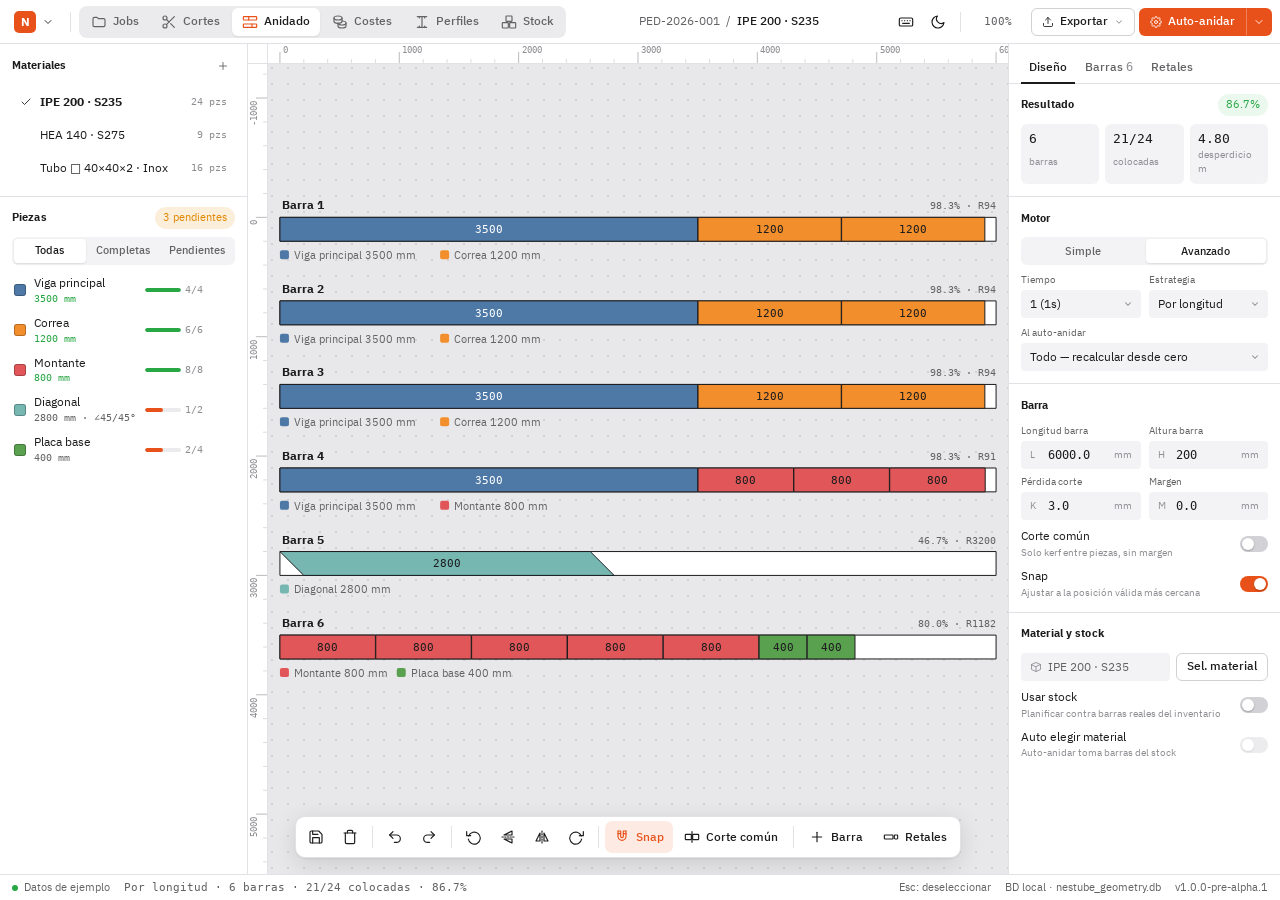
==== nestube/web/index.html @ 731fd831 "Web UI mockup (WIP): Figma-style shell and Nesting view HTML/CSS/JS mockup of a new interface intend" ====
<!doctype html>
<html lang="es">
<head>
<meta charset="utf-8">
<meta name="viewport" content="width=device-width, initial-scale=1, viewport-fit=cover">
<title>NesTube</title>
<link rel="stylesheet" href="css/app.css">
</head>
<body data-view="nesting">
<svg xmlns="http://www.w3.org/2000/svg" style="display:none">
  <symbol id="i-menu" viewBox="0 0 24 24"><line x1="4" y1="7" x2="20" y2="7"/><line x1="4" y1="12" x2="20" y2="12"/><line x1="4" y1="17" x2="20" y2="17"/></symbol>
  <symbol id="i-check" viewBox="0 0 24 24"><polyline points="20 6 9 17 4 12"/></symbol>
  <symbol id="i-chevron-right" viewBox="0 0 24 24"><polyline points="9 18 15 12 9 6"/></symbol>
  <symbol id="i-chevron-down" viewBox="0 0 24 24"><polyline points="6 9 12 15 18 9"/></symbol>
  <symbol id="i-arrow-up" viewBox="0 0 24 24"><line x1="12" y1="19" x2="12" y2="5"/><polyline points="5 12 12 5 19 12"/></symbol>
  <symbol id="i-arrow-down" viewBox="0 0 24 24"><line x1="12" y1="5" x2="12" y2="19"/><polyline points="19 12 12 19 5 12"/></symbol>
  <symbol id="i-sun" viewBox="0 0 24 24"><circle cx="12" cy="12" r="4"/><path d="M12 2v2M12 20v2M4.9 4.9l1.4 1.4M17.7 17.7l1.4 1.4M2 12h2M20 12h2M4.9 19.1l1.4-1.4M17.7 6.3l1.4-1.4"/></symbol>
  <symbol id="i-moon" viewBox="0 0 24 24"><path d="M21 12.8A9 9 0 1 1 11.2 3a7 7 0 0 0 9.8 9.8z"/></symbol>
  <symbol id="i-save" viewBox="0 0 24 24"><path d="M19 21H5a2 2 0 0 1-2-2V5a2 2 0 0 1 2-2h11l5 5v11a2 2 0 0 1-2 2z"/><polyline points="17 21 17 13 7 13 7 21"/><polyline points="7 3 7 8 15 8"/></symbol>
  <symbol id="i-trash" viewBox="0 0 24 24"><polyline points="3 6 5 6 21 6"/><path d="M19 6v14a2 2 0 0 1-2 2H7a2 2 0 0 1-2-2V6m3 0V4a2 2 0 0 1 2-2h4a2 2 0 0 1 2 2v2"/></symbol>
  <symbol id="i-export" viewBox="0 0 24 24"><path d="M21 15v4a2 2 0 0 1-2 2H5a2 2 0 0 1-2-2v-4"/><polyline points="17 8 12 3 7 8"/><line x1="12" y1="3" x2="12" y2="15"/></symbol>
  <symbol id="i-import" viewBox="0 0 24 24"><path d="M21 15v4a2 2 0 0 1-2 2H5a2 2 0 0 1-2-2v-4"/><polyline points="7 10 12 15 17 10"/><line x1="12" y1="15" x2="12" y2="3"/></symbol>
  <symbol id="i-rotate-ccw" viewBox="0 0 24 24"><polyline points="1 4 1 10 7 10"/><path d="M3.51 15a9 9 0 1 0 .49-4.51"/></symbol>
  <symbol id="i-rotate-cw" viewBox="0 0 24 24"><polyline points="23 4 23 10 17 10"/><path d="M20.49 15a9 9 0 1 1-.49-4.51"/></symbol>
  <symbol id="i-flip-h" viewBox="0 0 24 24"><line x1="12" y1="3" x2="12" y2="21" stroke-dasharray="2 2"/><path d="M9 6 3 18h6z"/><path d="M15 6l6 12h-6z"/></symbol>
  <symbol id="i-flip-v" viewBox="0 0 24 24"><line x1="3" y1="12" x2="21" y2="12" stroke-dasharray="2 2"/><path d="M6 9 18 3v6z"/><path d="M6 15l12 6v-6z"/></symbol>
  <symbol id="i-plus" viewBox="0 0 24 24"><line x1="12" y1="5" x2="12" y2="19"/><line x1="5" y1="12" x2="19" y2="12"/></symbol>
  <symbol id="i-minus" viewBox="0 0 24 24"><line x1="5" y1="12" x2="19" y2="12"/></symbol>
  <symbol id="i-undo" viewBox="0 0 24 24"><path d="M9 14 4 9l5-5"/><path d="M4 9h10.5a5.5 5.5 0 0 1 0 11H11"/></symbol>
  <symbol id="i-redo" viewBox="0 0 24 24"><path d="m15 14 5-5-5-5"/><path d="M20 9H9.5a5.5 5.5 0 0 0 0 11H13"/></symbol>
  <symbol id="i-remnant" viewBox="0 0 24 24"><rect x="2" y="9" width="13" height="6" rx="1"/><rect x="17" y="9" width="5" height="6" rx="1" stroke-dasharray="2 1.5"/></symbol>
  <symbol id="i-gear" viewBox="0 0 24 24"><circle cx="12" cy="12" r="3"/><path d="M19.4 15a1.65 1.65 0 0 0 .33 1.82l.06.06a2 2 0 0 1-2.83 2.83l-.06-.06a1.65 1.65 0 0 0-1.82-.33 1.65 1.65 0 0 0-1 1.51V21a2 2 0 0 1-4 0v-.09A1.65 1.65 0 0 0 9 19.4a1.65 1.65 0 0 0-1.82.33l-.06.06a2 2 0 0 1-2.83-2.83l.06-.06A1.65 1.65 0 0 0 4.68 15a1.65 1.65 0 0 0-1.51-1H3a2 2 0 0 1 0-4h.09A1.65 1.65 0 0 0 4.6 9a1.65 1.65 0 0 0-.33-1.82l-.06-.06a2 2 0 0 1 2.83-2.83l.06.06A1.65 1.65 0 0 0 9 4.68a1.65 1.65 0 0 0 1-1.51V3a2 2 0 0 1 4 0v.09a1.65 1.65 0 0 0 1 1.51 1.65 1.65 0 0 0 1.82-.33l.06-.06a2 2 0 0 1 2.83 2.83l-.06.06A1.65 1.65 0 0 0 19.4 9a1.65 1.65 0 0 0 1.51 1H21a2 2 0 0 1 0 4h-.09a1.65 1.65 0 0 0-1.51 1z"/></symbol>
  <symbol id="i-play" viewBox="0 0 24 24"><path d="M7 4.5v15l12-7.5z"/></symbol>
  <symbol id="i-stop" viewBox="0 0 24 24"><rect x="6" y="6" width="12" height="12" rx="1.5"/></symbol>
  <symbol id="i-search" viewBox="0 0 24 24"><circle cx="11" cy="11" r="7"/><line x1="21" y1="21" x2="16.65" y2="16.65"/></symbol>
  <symbol id="i-x" viewBox="0 0 24 24"><line x1="18" y1="6" x2="6" y2="18"/><line x1="6" y1="6" x2="18" y2="18"/></symbol>
  <symbol id="i-more" viewBox="0 0 24 24"><circle cx="5" cy="12" r="1"/><circle cx="12" cy="12" r="1"/><circle cx="19" cy="12" r="1"/></symbol>
  <symbol id="i-folder" viewBox="0 0 24 24"><path d="M3 7a2 2 0 0 1 2-2h4l2 2h8a2 2 0 0 1 2 2v8a2 2 0 0 1-2 2H5a2 2 0 0 1-2-2z"/></symbol>
  <symbol id="i-scissors" viewBox="0 0 24 24"><circle cx="6" cy="6" r="3"/><circle cx="6" cy="18" r="3"/><line x1="20" y1="4" x2="8.12" y2="15.88"/><line x1="14.47" y1="14.48" x2="20" y2="20"/><line x1="8.12" y1="8.12" x2="12" y2="12"/></symbol>
  <symbol id="i-nest" viewBox="0 0 24 24"><rect x="2" y="4" width="20" height="5" rx="1"/><rect x="2" y="15" width="20" height="5" rx="1"/><line x1="10" y1="4" x2="10" y2="9"/><line x1="15" y1="15" x2="15" y2="20"/></symbol>
  <symbol id="i-coins" viewBox="0 0 24 24"><ellipse cx="9" cy="6" rx="6" ry="3"/><path d="M3 6v5c0 1.66 2.69 3 6 3s6-1.34 6-3V6"/><path d="M15 10.5c3.31 0 6 1.34 6 3s-2.69 3-6 3-6-1.34-6-3"/><path d="M9 14v4c0 1.66 2.69 3 6 3s6-1.34 6-3v-4.5"/></symbol>
  <symbol id="i-beam" viewBox="0 0 24 24"><path d="M5 4h14M5 20h14M12 4v16"/><path d="M8 4v2M16 4v2M8 20v-2M16 20v-2"/></symbol>
  <symbol id="i-boxes" viewBox="0 0 24 24"><rect x="2" y="13" width="9" height="8" rx="1"/><rect x="13" y="13" width="9" height="8" rx="1"/><rect x="7.5" y="3" width="9" height="8" rx="1"/></symbol>
  <symbol id="i-keyboard" viewBox="0 0 24 24"><rect x="2" y="6" width="20" height="12" rx="2"/><path d="M6 10h.01M10 10h.01M14 10h.01M18 10h.01M7 14h10"/></symbol>
  <symbol id="i-magnet" viewBox="0 0 24 24"><path d="M6 3v8a6 6 0 0 0 12 0V3"/><path d="M6 3h4v8a2 2 0 0 0 4 0V3h4"/><line x1="6" y1="7" x2="10" y2="7"/><line x1="14" y1="7" x2="18" y2="7"/></symbol>
  <symbol id="i-common" viewBox="0 0 24 24"><rect x="2" y="8" width="9" height="8" rx="1"/><rect x="13" y="8" width="9" height="8" rx="1"/><line x1="12" y1="4" x2="12" y2="20"/></symbol>
  <symbol id="i-pdf" viewBox="0 0 24 24"><path d="M14 2H6a2 2 0 0 0-2 2v16a2 2 0 0 0 2 2h12a2 2 0 0 0 2-2V8z"/><polyline points="14 2 14 8 20 8"/><path d="M8 15h1.5a1.5 1.5 0 0 0 0-3H8v5"/></symbol>
  <symbol id="i-dxf" viewBox="0 0 24 24"><rect x="3" y="3" width="18" height="18" rx="2"/><path d="M7 17 17 7M7 7h4M13 17h4"/></symbol>
  <symbol id="i-image" viewBox="0 0 24 24"><rect x="3" y="3" width="18" height="18" rx="2"/><circle cx="8.5" cy="8.5" r="1.5"/><polyline points="21 15 16 10 5 21"/></symbol>
  <symbol id="i-print" viewBox="0 0 24 24"><polyline points="6 9 6 2 18 2 18 9"/><path d="M6 18H4a2 2 0 0 1-2-2v-5a2 2 0 0 1 2-2h16a2 2 0 0 1 2 2v5a2 2 0 0 1-2 2h-2"/><rect x="6" y="14" width="12" height="8"/></symbol>
  <symbol id="i-excel" viewBox="0 0 24 24"><path d="M14 2H6a2 2 0 0 0-2 2v16a2 2 0 0 0 2 2h12a2 2 0 0 0 2-2V8z"/><polyline points="14 2 14 8 20 8"/><path d="m9 12 6 6M15 12l-6 6"/></symbol>
  <symbol id="i-doc" viewBox="0 0 24 24"><path d="M14 2H6a2 2 0 0 0-2 2v16a2 2 0 0 0 2 2h12a2 2 0 0 0 2-2V8z"/><polyline points="14 2 14 8 20 8"/><line x1="8" y1="13" x2="16" y2="13"/><line x1="8" y1="17" x2="13" y2="17"/></symbol>
  <symbol id="i-pencil" viewBox="0 0 24 24"><path d="M17 3a2.83 2.83 0 1 1 4 4L7.5 20.5 2 22l1.5-5.5z"/></symbol>
  <symbol id="i-layers" viewBox="0 0 24 24"><polygon points="12 2 2 7 12 12 22 7 12 2"/><polyline points="2 17 12 22 22 17"/><polyline points="2 12 12 17 22 12"/></symbol>
  <symbol id="i-copy" viewBox="0 0 24 24"><rect x="9" y="9" width="13" height="13" rx="2"/><path d="M5 15H4a2 2 0 0 1-2-2V4a2 2 0 0 1 2-2h9a2 2 0 0 1 2 2v1"/></symbol>
  <symbol id="i-fit" viewBox="0 0 24 24"><path d="M3 8V5a2 2 0 0 1 2-2h3M16 3h3a2 2 0 0 1 2 2v3M21 16v3a2 2 0 0 1-2 2h-3M8 21H5a2 2 0 0 1-2-2v-3"/></symbol>
  <symbol id="i-material" viewBox="0 0 24 24"><path d="M3 7l9-4 9 4-9 4z"/><path d="M3 7v10l9 4 9-4V7"/><line x1="12" y1="11" x2="12" y2="21"/></symbol>
  <symbol id="i-cursor" viewBox="0 0 24 24"><path d="M4 3l7 18 2.5-7.5L21 11z"/></symbol>
  <symbol id="i-hand" viewBox="0 0 24 24"><path d="M18 11V6a2 2 0 0 0-4 0v5M14 10V4a2 2 0 0 0-4 0v6M10 10.5V6a2 2 0 0 0-4 0v8"/><path d="M18 8a2 2 0 1 1 4 0v6a8 8 0 0 1-8 8h-2c-2.8 0-4.5-.86-5.99-2.34l-3.6-3.6a2 2 0 0 1 2.83-2.82L7 15"/></symbol>
  <symbol id="i-calc" viewBox="0 0 24 24"><rect x="4" y="2" width="16" height="20" rx="2"/><line x1="8" y1="6" x2="16" y2="6"/><path d="M8 11h.01M12 11h.01M16 11h.01M8 15h.01M12 15h.01M16 15h.01M8 19h.01M12 19h.01M16 19h.01"/></symbol>
  <symbol id="i-lock" viewBox="0 0 24 24"><rect x="4" y="11" width="16" height="10" rx="2"/><path d="M8 11V7a4 4 0 0 1 8 0v4"/></symbol>
  <symbol id="i-unlock" viewBox="0 0 24 24"><rect x="4" y="11" width="16" height="10" rx="2"/><path d="M8 11V7a4 4 0 0 1 7.9-1"/></symbol>
  <symbol id="i-grid" viewBox="0 0 24 24"><rect x="3" y="3" width="7" height="7" rx="1"/><rect x="14" y="3" width="7" height="7" rx="1"/><rect x="3" y="14" width="7" height="7" rx="1"/><rect x="14" y="14" width="7" height="7" rx="1"/></symbol>
  <symbol id="i-list" viewBox="0 0 24 24"><line x1="8" y1="6" x2="21" y2="6"/><line x1="8" y1="12" x2="21" y2="12"/><line x1="8" y1="18" x2="21" y2="18"/><path d="M3 6h.01M3 12h.01M3 18h.01"/></symbol>
  <symbol id="i-refresh" viewBox="0 0 24 24"><path d="M21 12a9 9 0 0 1-15.5 6.2L3 16"/><path d="M3 12a9 9 0 0 1 15.5-6.2L21 8"/><polyline points="21 3 21 8 16 8"/><polyline points="3 21 3 16 8 16"/></symbol>
  <symbol id="i-calendar" viewBox="0 0 24 24"><rect x="3" y="4" width="18" height="18" rx="2"/><line x1="16" y1="2" x2="16" y2="6"/><line x1="8" y1="2" x2="8" y2="6"/><line x1="3" y1="10" x2="21" y2="10"/></symbol>
  <symbol id="i-user" viewBox="0 0 24 24"><circle cx="12" cy="8" r="4"/><path d="M4 21a8 8 0 0 1 16 0"/></symbol>
  <symbol id="i-tag" viewBox="0 0 24 24"><path d="M20.6 13.4 13.4 20.6a2 2 0 0 1-2.8 0L3 13V3h10l7.6 7.6a2 2 0 0 1 0 2.8z"/><circle cx="7.5" cy="7.5" r="1.5"/></symbol>
  <symbol id="i-github" viewBox="0 0 24 24"><path d="M9 19c-5 1.5-5-2.5-7-3m14 6v-3.87a3.37 3.37 0 0 0-.94-2.61c3.14-.35 6.44-1.54 6.44-7A5.44 5.44 0 0 0 20 4.77 5.07 5.07 0 0 0 19.91 1S18.73.65 16 2.48a13.38 13.38 0 0 0-7 0C6.27.65 5.09 1 5.09 1A5.07 5.07 0 0 0 5 4.77a5.44 5.44 0 0 0-1.5 3.78c0 5.42 3.3 6.61 6.44 7A3.37 3.37 0 0 0 9 18.13V22"/></symbol>
  <symbol id="i-info" viewBox="0 0 24 24"><circle cx="12" cy="12" r="10"/><line x1="12" y1="16" x2="12" y2="12"/><line x1="12" y1="8" x2="12.01" y2="8"/></symbol>
  <symbol id="i-line" viewBox="0 0 24 24"><line x1="5" y1="19" x2="19" y2="5"/><circle cx="5" cy="19" r="1.6"/><circle cx="19" cy="5" r="1.6"/></symbol>
  <symbol id="i-rect" viewBox="0 0 24 24"><rect x="4" y="6.5" width="16" height="11" rx="1"/></symbol>
  <symbol id="i-circle" viewBox="0 0 24 24"><circle cx="12" cy="12" r="8"/></symbol>
  <symbol id="i-polygon" viewBox="0 0 24 24"><path d="M12 4 20 18H4z"/></symbol>
  <symbol id="i-arc3" viewBox="0 0 24 24"><path d="M4 17Q12 3 20 17"/><circle cx="4" cy="17" r="1.5"/><circle cx="12" cy="8" r="1.5"/><circle cx="20" cy="17" r="1.5"/></symbol>
  <symbol id="i-arccse" viewBox="0 0 24 24"><path d="M5 18A9 9 0 0 1 19 18"/><circle cx="12" cy="18" r="1.5"/></symbol>
  <symbol id="i-trim" viewBox="0 0 24 24"><circle cx="6" cy="17" r="2.4"/><circle cx="6" cy="7" r="2.4"/><line x1="8.2" y1="15.8" x2="20" y2="5"/><line x1="8.2" y1="8.2" x2="20" y2="19"/></symbol>
  <symbol id="i-extend" viewBox="0 0 24 24"><line x1="3" y1="12" x2="14" y2="12"/><polyline points="11 8 15 12 11 16"/><line x1="19" y1="5" x2="19" y2="19"/></symbol>
  <symbol id="i-ortho" viewBox="0 0 24 24"><path d="M5 4v15h15"/><rect x="5" y="14" width="5" height="5"/></symbol>
  <symbol id="i-void" viewBox="0 0 24 24"><rect x="5" y="5" width="14" height="14" rx="1"/><line x1="6" y1="18" x2="18" y2="6"/></symbol>
</svg>

<div class="app">
  <!-- ═══════════════════════ TOP BAR ═══════════════════════ -->
  <header class="topbar">
    <div class="topbar-left">
      <button class="brand-btn" id="brand-btn" data-menu aria-haspopup="menu" aria-expanded="false" title="Menú principal: Archivo, Vista, Configuración, Acerca de, Ayuda">
        <span class="brand-mark">N</span><svg class="icon sm caret"><use href="#i-chevron-down"/></svg>
      </button>
      <span class="vsep"></span>
      <nav class="workspace-tabs" role="tablist" aria-label="Pestañas">
        <button role="tab" data-view="jobs" aria-selected="false" title="Explorador de Jobs"><svg class="icon"><use href="#i-folder"/></svg><span>Jobs</span></button>
        <button role="tab" data-view="cuts" aria-selected="false" title="Cortes"><svg class="icon"><use href="#i-scissors"/></svg><span>Cortes</span></button>
        <button role="tab" data-view="nesting" aria-selected="true" title="Anidado"><svg class="icon"><use href="#i-nest"/></svg><span>Anidado</span></button>
        <button role="tab" data-view="costs" aria-selected="false" title="Costes y Peso"><svg class="icon"><use href="#i-coins"/></svg><span>Costes</span></button>
        <button role="tab" data-view="profiles" aria-selected="false" title="Perfiles y Tubos"><svg class="icon"><use href="#i-beam"/></svg><span>Perfiles</span></button>
        <button role="tab" data-view="stock" aria-selected="false" title="Stock"><svg class="icon"><use href="#i-boxes"/></svg><span>Stock</span></button>
      </nav>
    </div>
    <div class="topbar-center">
      <div class="doc-title"><span>PED-2026-001</span><span>/</span><strong id="doc-material">IPE 200 · S235</strong><span class="dirty-dot" id="dirty-dot" title="Cambios sin guardar" hidden></span></div>
    </div>
    <div class="topbar-right">
      <button class="btn icon-only" title="Atajos de teclado (?)" data-act="shortcuts"><svg class="icon"><use href="#i-keyboard"/></svg></button>
      <button class="btn icon-only" id="theme-btn" title="Cambiar tema claro/oscuro"></button>
      <span class="vsep"></span>
      <button class="btn zoom-pill" id="zoom-btn" data-menu aria-haspopup="menu" aria-expanded="false" title="Zoom respecto a la vista ajustada. Clic: opciones de zoom">100%</button>
      <button class="btn outline" id="export-btn" data-menu aria-haspopup="menu" aria-expanded="false"><svg class="icon sm"><use href="#i-export"/></svg>Exportar<svg class="icon sm caret"><use href="#i-chevron-down"/></svg></button>
      <div class="split">
        <button class="btn primary" id="auto-nest-btn" data-act="auto-nest" title="Iniciar anidado automático: coloca todas las piezas pendientes según la estrategia seleccionada"><svg class="icon sm"><use href="#i-gear"/></svg>Auto-anidar</button>
        <button class="btn primary" id="auto-nest-mode" data-menu aria-haspopup="menu" aria-expanded="false" title="Modo: Todo / Solo pendientes"><svg class="icon sm"><use href="#i-chevron-down"/></svg></button>
      </div>
    </div>
  </header>

  <main class="workspace">
    <!-- ═══════════════════════ NESTING ═══════════════════════ -->
    <section class="view" id="view-nesting" aria-label="Anidado">
      <!-- left: pages (material sub-tabs) + pieces (Figma "layers") -->
      <aside class="panel left">
        <div class="section">
          <div class="section-head">
            <span class="section-title">Materiales</span>
            <div class="section-actions">
              <button class="btn icon-only" title="Añadir material (sub-pestaña)" data-act="subtab-add"><svg class="icon sm"><use href="#i-plus"/></svg></button>
            </div>
          </div>
          <div class="list" id="nest-pages">
            <div class="row page-row active" tabindex="0"><svg class="icon sm check"><use href="#i-check"/></svg><div class="row-main"><span class="row-title">IPE 200 · S235</span></div><span class="row-trail mono">24 pzs</span></div>
            <div class="row page-row" tabindex="0"><svg class="icon sm check"><use href="#i-check"/></svg><div class="row-main"><span class="row-title">HEA 140 · S275</span></div><span class="row-trail mono">9 pzs</span></div>
            <div class="row page-row" tabindex="0"><svg class="icon sm check"><use href="#i-check"/></svg><div class="row-main"><span class="row-title">Tubo □ 40×40×2 · Inox</span></div><span class="row-trail mono">16 pzs</span></div>
          </div>
        </div>
        <div class="section" style="border-bottom:0;padding-bottom:6px">
          <div class="section-head">
            <span class="section-title" id="pieces-title">Piezas</span>
            <span class="chip" id="pieces-pending">0 pendientes</span>
          </div>
          <div class="segmented" role="group" aria-label="Filtro de piezas" id="piece-filter">
            <button aria-pressed="true" data-filter="all">Todas</button>
            <button aria-pressed="false" data-filter="complete">Completas</button>
            <button aria-pressed="false" data-filter="incomplete">Pendientes</button>
          </div>
        </div>
        <div class="panel-scroll" style="padding:0 6px 8px">
          <div class="list" id="piece-list"></div>
        </div>
      </aside>

      <!-- centre: infinite canvas -->
      <div class="canvas-wrap" id="nest-canvas" tabindex="0" aria-label="Lienzo de anidado">
        <div class="ruler-corner"></div>
        <div class="ruler top"></div>
        <div class="ruler left"></div>
        <svg id="nest-svg" aria-hidden="true"></svg>

        <!-- contextual bar: appears with a selection (Figma-like) -->
        <div class="selection-bar" id="selection-bar" hidden>
          <span class="sel-count" id="sel-count"></span>
          <button class="btn icon-only" title="Voltear horizontal (Ctrl+H)" data-act="flip-h"><svg class="icon"><use href="#i-flip-h"/></svg></button>
          <button class="btn icon-only" title="Voltear vertical (Ctrl+A)" data-act="flip-v"><svg class="icon"><use href="#i-flip-v"/></svg></button>
          <span class="vsep"></span>
          <button class="btn" data-act="delete-from-bar" title="Quitar de barra (Supr)">Quitar de barra <kbd>Supr</kbd></button>
          <button class="btn danger" data-act="remove-permanently">Eliminar pieza</button>
          <button class="btn icon-only" title="Deseleccionar (Esc)" data-act="escape"><svg class="icon"><use href="#i-x"/></svg></button>
        </div>

        <!-- carrying a piece -->
        <div class="hint-toast" id="float-hint" hidden></div>

        <!-- auto-nest progress -->
        <div class="progress-overlay" id="nest-progress" hidden>
          <div style="display:flex;justify-content:space-between;gap:8px"><strong style="font-size:var(--fs-md)">Auto-anidando…</strong><span class="mono" id="nest-pct" style="color:var(--text-sec)">0%</span></div>
          <div class="bar"><i id="nest-pct-bar"></i></div>
          <span style="font-size:var(--fs-xs);color:var(--text-dim)">Se muestra la mejor solución en vivo · <kbd>Esc</kbd> detiene</span>
        </div>

        <!-- floating bottom toolbar (Figma UI3) -->
        <div class="float-toolbar" role="toolbar" aria-label="Herramientas de anidado">
          <button class="btn icon-only" title="Guardar anidado (Ctrl+S)" data-act="save-nesting"><svg class="icon"><use href="#i-save"/></svg></button>
          <button class="btn icon-only" title="Limpiar: quitar todas las piezas de todas las barras" data-act="clear-nesting"><svg class="icon"><use href="#i-trash"/></svg></button>
          <span class="vsep"></span>
          <button class="btn icon-only" title="Deshacer (Ctrl+Z)" data-act="undo"><svg class="icon"><use href="#i-undo"/></svg></button>
          <button class="btn icon-only" title="Rehacer (Ctrl+Y)" data-act="redo"><svg class="icon"><use href="#i-redo"/></svg></button>
          <span class="vsep"></span>
          <button class="btn icon-only" title="Rotar 90° antihorario (Ctrl+Q)" data-act="rotate-left"><svg class="icon"><use href="#i-rotate-ccw"/></svg></button>
          <button class="btn icon-only" title="Reflejar vertical (Ctrl+A)" data-act="flip-v"><svg class="icon"><use href="#i-flip-v"/></svg></button>
          <button class="btn icon-only" title="Reflejar horizontal (Ctrl+H)" data-act="flip-h"><svg class="icon"><use href="#i-flip-h"/></svg></button>
          <button class="btn icon-only" title="Rotar 90° horario (Ctrl+E)" data-act="rotate-right"><svg class="icon"><use href="#i-rotate-cw"/></svg></button>
          <span class="vsep"></span>
          <button class="btn" aria-pressed="true" id="tb-snap" title="Snap: ajustar a la posición válida más cercana"><svg class="icon"><use href="#i-magnet"/></svg>Snap</button>
          <button class="btn" aria-pressed="false" id="tb-common" title="Corte común: piezas adyacentes comparten línea de corte (solo kerf, sin margen)"><svg class="icon"><use href="#i-common"/></svg>Corte común</button>
          <span class="vsep"></span>
          <button class="btn" data-act="add-bar" title="Añadir barra vacía"><svg class="icon"><use href="#i-plus"/></svg>Barra</button>
          <button class="btn" data-act="open-remnants" title="Abrir panel de generación de retales"><svg class="icon"><use href="#i-remnant"/></svg>Retales</button>
        </div>
      </div>

      <!-- right: inspector -->
      <aside class="panel right">
        <div class="panel-tabs" role="tablist">
          <button role="tab" aria-selected="true" data-ptab="design">Diseño</button>
          <button role="tab" aria-selected="false" data-ptab="bars">Barras <span class="mono" id="bars-count" style="color:var(--text-dim)"></span></button>
          <button role="tab" aria-selected="false" data-ptab="remnants">Retales</button>
        </div>

        <!-- Design tab -->
        <div class="panel-scroll" data-ppanel="design">
          <div class="section" id="sel-section" hidden>
            <div class="section-head"><span class="section-title">Selección</span><span class="chip" id="sel-chip"></span></div>
            <div class="field-grid">
              <div class="field"><span class="label">Barra</span><div class="input"><span class="pre">#</span><input class="num" id="sel-bar" readonly></div></div>
              <div class="field"><span class="label">Posición X</span><div class="input"><span class="pre">X</span><input class="num" id="sel-x" readonly><span class="unit">mm</span></div></div>
              <div class="field"><span class="label">Longitud</span><div class="input"><span class="pre">L</span><input class="num" id="sel-len" readonly><span class="unit">mm</span></div></div>
              <div class="field"><span class="label">Ingletes</span><div class="input"><span class="pre">∠</span><input class="num" id="sel-ang" readonly></div></div>
            </div>
            <div style="display:flex;gap:6px">
              <button class="btn outline" style="flex:1" data-act="change-values">Cambiar valores</button>
              <button class="btn outline" style="flex:1" data-act="edit-drawing"><svg class="icon sm"><use href="#i-pencil"/></svg>Editar dibujo</button>
            </div>
          </div>

          <div class="section">
            <div class="section-head"><span class="section-title">Resultado</span><span class="chip success" id="eff-chip">0%</span></div>
            <div class="stats">
              <div class="stat"><span class="v" id="st-bars">0</span><span class="k">barras</span></div>
              <div class="stat"><span class="v" id="st-placed">0/0</span><span class="k">colocadas</span></div>
              <div class="stat"><span class="v" id="st-waste">0</span><span class="k">desperdicio m</span></div>
            </div>
          </div>

          <div class="section">
            <div class="section-head"><span class="section-title">Motor</span></div>
            <div class="segmented" role="group" aria-label="Modo de anidado" id="mode-seg">
              <button aria-pressed="false" data-mode="simple" title="Simple: best-fit 1D (FFD/BFD/NFD)">Simple</button>
              <button aria-pressed="true" data-mode="advanced" title="Avanzado: anidado 2D con NFP y geometría de ingletes">Avanzado</button>
            </div>
            <div class="field-grid" id="adv-controls">
              <div class="field"><label for="opt-level">Tiempo</label>
                <select class="select" id="opt-level" title="Tiempo límite de optimización — niveles más altos buscan mejores soluciones">
                  <option>1 (1s)</option><option>2 (5s)</option><option>3 (10s)</option><option>4 (20s)</option><option>5 (30s)</option><option>6 (∞)</option>
                </select></div>
              <div class="field"><label for="strategy">Estrategia</label>
                <select class="select" id="strategy" title="Estrategia de anidado">
                  <option value="length">Por longitud</option><option value="nfp_compact">Compactación NFP</option>
                  <option value="remnants">Retales reutilizables</option><option value="symmetry">Simetría (emparejamiento)</option>
                  <option value="min_length">Mín. longitud total</option>
                </select></div>
            </div>
            <div class="field" id="simple-controls" hidden><label for="calc-system">Sistema de cálculo</label>
              <select class="select" id="calc-system" title="Sistema de cálculo 1D">
                <option value="ffd">FFD (First Fit Decreasing)</option><option value="bfd">BFD (Best Fit Decreasing)</option><option value="nfd">NFD (Next Fit Decreasing)</option>
              </select></div>
            <div class="field"><label for="auto-mode">Al auto-anidar</label>
              <select class="select" id="auto-mode" title="Todo: recalcula desde cero · Solo pendientes: conserva lo colocado a mano">
                <option value="all">Todo — recalcular desde cero</option><option value="remaining">Solo pendientes — conservar lo colocado</option>
              </select></div>
          </div>

          <div class="section">
            <div class="section-head"><span class="section-title">Barra</span></div>
            <div class="field-grid">
              <div class="field"><label for="p-barlen">Longitud barra</label><div class="input"><span class="pre">L</span><input class="num" id="p-barlen" value="6000.0"><span class="unit">mm</span></div></div>
              <div class="field"><label for="p-height">Altura barra</label><div class="input"><span class="pre">H</span><input class="num" id="p-height" value="200"><span class="unit">mm</span></div></div>
              <div class="field"><label for="p-kerf">Pérdida corte</label><div class="input"><span class="pre">K</span><input class="num" id="p-kerf" value="3.0"><span class="unit">mm</span></div></div>
              <div class="field"><label for="p-margin">Margen</label><div class="input"><span class="pre">M</span><input class="num" id="p-margin" value="0.0"><span class="unit">mm</span></div></div>
            </div>
            <div class="switch-row"><span class="lbl"><span>Corte común</span><span class="hint">Solo kerf entre piezas, sin margen</span></span>
              <label class="switch"><input type="checkbox" id="sw-common" aria-label="Corte común"><span class="track"></span></label></div>
            <div class="switch-row"><span class="lbl"><span>Snap</span><span class="hint">Ajustar a la posición válida más cercana</span></span>
              <label class="switch"><input type="checkbox" id="sw-snap" checked aria-label="Snap"><span class="track"></span></label></div>
          </div>

          <div class="section">
            <div class="section-head"><span class="section-title">Material y stock</span></div>
            <div style="display:flex;gap:6px">
              <div class="input" style="flex:1"><svg class="icon sm" style="color:var(--text-dim)"><use href="#i-material"/></svg><input id="sel-material" readonly value="IPE 200 · S235" placeholder="Sin material seleccionado"></div>
              <button class="btn outline" data-act="sel-material" title="Abrir búsqueda de material / stock">Sel. material</button>
            </div>
            <div class="switch-row"><span class="lbl"><span>Usar stock</span><span class="hint">Planificar contra barras reales del inventario</span></span>
              <label class="switch"><input type="checkbox" id="sw-stock" aria-label="Usar stock"><span class="track"></span></label></div>
            <div class="switch-row"><span class="lbl"><span>Auto elegir material</span><span class="hint">Auto-anidar toma barras del stock</span></span>
              <label class="switch"><input type="checkbox" id="sw-autostock" disabled aria-label="Auto elegir material"><span class="track"></span></label></div>
            <div id="stock-chip" hidden><span class="chip accent">Stock: IPE 200 · 6000 mm · lote L-2291<button title="Quitar vínculo con stock" data-act="clear-stock"><svg class="icon sm"><use href="#i-x"/></svg></button></span></div>
          </div>
        </div>

        <!-- Bars tab -->
        <div class="panel-scroll" data-ppanel="bars" hidden>
          <div class="section">
            <div class="section-head"><span class="section-title">Lista de barras</span>
              <button class="btn outline" style="height:24px;font-size:var(--fs-sm)" data-act="show-all-bars">Mostrar todas</button></div>
            <div class="list" id="bar-list"></div>
            <button class="btn outline block" data-act="add-bar"><svg class="icon sm"><use href="#i-plus"/></svg>Añadir barra</button>
          </div>
        </div>

        <!-- Remnants tab -->
        <div class="panel-scroll" data-ppanel="remnants" hidden>
          <div class="section">
            <div class="section-head"><span class="section-title">Generar retales</span>
              <button class="btn icon-only" title="Recalcular retales" data-act="rem-refresh"><svg class="icon sm"><use href="#i-refresh"/></svg></button></div>
            <div class="field-grid">
              <div class="field"><label for="rem-min">Longitud mínima</label><div class="input"><span class="pre">≥</span><input class="num" id="rem-min" value="500"><span class="unit">mm</span></div></div>
              <div class="field"><label for="rem-margin">Margen</label><div class="input"><span class="pre">M</span><input class="num" id="rem-margin" value="0"><span class="unit">mm</span></div></div>
            </div>
            <div class="list" id="rem-list"></div>
            <button class="btn primary block" data-act="rem-apply" id="rem-apply" disabled><svg class="icon sm"><use href="#i-check"/></svg>Aplicar al stock</button>
            <div style="display:flex;gap:6px">
              <button class="btn outline" style="flex:1" data-act="rem-clear">Borrar selección</button>
              <button class="btn danger" style="flex:1" data-act="rem-delete-all">Borrar todos</button>
            </div>
            <p style="margin:0;font-size:var(--fs-xs);color:var(--text-dim)">Los retales se añaden al stock con «Aplicar» solo si «Usar stock» está activo.</p>
          </div>
        </div>
      </aside>
    </section>
  </main>

  <!-- ═══════════════════════ STATUS BAR ═══════════════════════ -->
  <footer class="statusbar">
    <span><span class="status-dot"></span>Datos de ejemplo</span>
    <span class="mono" id="status-main">—</span>
    <span class="spacer"></span>
    <span class="mono" id="status-cursor"></span>
    <span>Esc: deseleccionar</span>
    <span>BD local · nestube_geometry.db</span>
    <span>v1.0.0-pre-alpha.1</span>
  </footer>
</div>

<div class="hint-toast" id="toast" hidden style="position:fixed;bottom:40px;z-index:70"></div>

<div class="modal-backdrop" id="modal-backdrop" hidden>
  <div class="modal" id="modal" role="dialog" aria-modal="true" aria-labelledby="modal-title">
    <div class="modal-head"><h2 id="modal-title"></h2><button class="btn icon-only" data-close title="Cerrar (Esc)"><svg class="icon"><use href="#i-x"/></svg></button></div>
    <div class="modal-body" id="modal-body"></div>
    <div class="modal-foot" id="modal-foot"></div>
  </div>
</div>

<script src="js/ui.js"></script>
<script src="js/nesting.js"></script>
<script src="js/dialogs.js"></script>
<script src="js/views.js"></script>
<script src="js/app.js"></script>
</body>
</html>
---- nestube/web/css/app.css ----
/* ==========================================================================
   NesTube — web UI (Figma-style shell)
   Layout: 44px top bar · [left layers panel | infinite canvas | right inspector]
           · 26px status bar. Panels are flat surfaces separated by hairlines;
           only floating things (toolbars, menus, popovers) get a shadow.
   Tokens mirror nestube/ui_qt/theme_qt.py (_LIGHT / _DARK) so both UIs match.
   ========================================================================== */

@font-face { font-family: "IBM Plex Sans"; font-weight: 400; font-style: normal;
  src: local("IBM Plex Sans"), local("IBMPlexSans-Regular"), url("../../fonts/IBMPlexSans-Regular.ttf") format("truetype"); }
@font-face { font-family: "IBM Plex Sans"; font-weight: 500; font-style: normal;
  src: local("IBM Plex Sans Medium"), local("IBMPlexSans-Medium"), url("../../fonts/IBMPlexSans-Medium.ttf") format("truetype"); }
@font-face { font-family: "IBM Plex Sans"; font-weight: 700; font-style: normal;
  src: local("IBM Plex Sans Bold"), local("IBMPlexSans-Bold"), url("../../fonts/IBMPlexSans-Bold.ttf") format("truetype"); }
@font-face { font-family: "NesTube Mono"; font-weight: 400;
  src: local("DejaVu Sans Mono"), url("../../fonts/DejaVuSansMono.ttf") format("truetype"); }

:root {
  /* colour — light (theme_qt._LIGHT) */
  --bg-app: #F5F5F7;
  --bg-panel: #FFFFFF;
  --bg-mid: #EBEBED;
  --bg-card: #FFFFFF;
  --bg-canvas: #E8E8EA;
  --bg-hover: #EDEDF0;
  --bg-press: #E0E0E3;
  --bg-input: #F3F3F5;
  --accent: #E8521A;
  --accent-hvr: #F06030;
  --accent-soft: rgba(232, 82, 26, .12);
  --accent-fg: #FFFFFF;
  --text-pri: #1C1C1E;
  --text-sec: #636366;
  --text-dim: #8E8E93;
  --success: #28A745;
  --success-bg: #EAF8EE;
  --warning: #E08800;
  --danger: #DC3545;
  --danger-bg: #FFF0F0;
  --border: #E2E2E6;
  --border-strong: #D1D1D6;
  --grid-dot: rgba(28, 28, 30, .10);
  --bar-fill: #FFFFFF;
  --bar-stroke: #1C1C1E;
  --remnant: #2E7D32;
  --select-single: #0D99FF;
  --select-multi: #FF00FF;
  --highlight: #FFE500;
  --shadow-float: 0 1px 2px rgba(0,0,0,.06), 0 6px 24px rgba(0,0,0,.12);
  --shadow-menu: 0 2px 4px rgba(0,0,0,.08), 0 12px 32px rgba(0,0,0,.18);

  /* type */
  --font-ui: "IBM Plex Sans", "Segoe UI", system-ui, -apple-system, sans-serif;
  --font-mono: "NesTube Mono", "IBM Plex Mono", "DejaVu Sans Mono", Consolas, monospace;
  --fs-xs: 10px;
  --fs-sm: 11px;
  --fs-md: 12px;
  --fs-lg: 13px;
  --fs-xl: 15px;

  /* geometry */
  --topbar-h: 44px;
  --status-h: 26px;
  --panel-l: 248px;
  --panel-r: 272px;
  --row-h: 28px;
  --radius: 6px;
  --radius-sm: 4px;
}

@media (prefers-color-scheme: dark) {
  :root:not([data-theme="light"]) {
    --bg-app: #161618; --bg-panel: #1E1E20; --bg-mid: #27272A; --bg-card: #27272A;
    --bg-canvas: #111113; --bg-hover: #2C2C2F; --bg-press: #333336; --bg-input: #2A2A2D;
    --accent: #F05A22; --accent-hvr: #FF7043; --accent-soft: rgba(240, 90, 34, .18); --accent-fg: #FFFFFF;
    --text-pri: #F2F2F2; --text-sec: #A1A1A6; --text-dim: #6E6E73;
    --success: #34C759; --success-bg: #1A2E22; --warning: #FF9F0A; --danger: #FF453A; --danger-bg: #2A1515;
    --border: #2E2E31; --border-strong: #3A3A3C; --grid-dot: rgba(255,255,255,.07);
    --bar-fill: #27272A; --bar-stroke: #0A0A0B; --remnant: #3FA34D;
    --shadow-float: 0 1px 2px rgba(0,0,0,.4), 0 8px 28px rgba(0,0,0,.5);
    --shadow-menu: 0 2px 6px rgba(0,0,0,.5), 0 14px 36px rgba(0,0,0,.6);
    color-scheme: dark;
  }
}
:root[data-theme="dark"] {
  --bg-app: #161618; --bg-panel: #1E1E20; --bg-mid: #27272A; --bg-card: #27272A;
  --bg-canvas: #111113; --bg-hover: #2C2C2F; --bg-press: #333336; --bg-input: #2A2A2D;
  --accent: #F05A22; --accent-hvr: #FF7043; --accent-soft: rgba(240, 90, 34, .18); --accent-fg: #FFFFFF;
  --text-pri: #F2F2F2; --text-sec: #A1A1A6; --text-dim: #6E6E73;
  --success: #34C759; --success-bg: #1A2E22; --warning: #FF9F0A; --danger: #FF453A; --danger-bg: #2A1515;
  --border: #2E2E31; --border-strong: #3A3A3C; --grid-dot: rgba(255,255,255,.07);
  --bar-fill: #27272A; --bar-stroke: #0A0A0B; --remnant: #3FA34D;
  --shadow-float: 0 1px 2px rgba(0,0,0,.4), 0 8px 28px rgba(0,0,0,.5);
  --shadow-menu: 0 2px 6px rgba(0,0,0,.5), 0 14px 36px rgba(0,0,0,.6);
  color-scheme: dark;
}

/* ── base ──────────────────────────────────────────────────────────────── */
*, *::before, *::after { box-sizing: border-box; }
[hidden] { display: none !important; }
html, body { height: 100%; }
body {
  margin: 0; background: var(--bg-app); color: var(--text-pri);
  font: 400 var(--fs-md)/1.4 var(--font-ui);
  -webkit-font-smoothing: antialiased; overflow: hidden;
  user-select: none;
}
button, input, select { font: inherit; color: inherit; }
button { cursor: pointer; }
:focus-visible { outline: 2px solid var(--select-single); outline-offset: 1px; }
.mono, input.num { font-family: var(--font-mono); font-variant-numeric: tabular-nums; }
.icon { width: 16px; height: 16px; flex: none; fill: none; stroke: currentColor;
  stroke-width: 1.75; stroke-linecap: round; stroke-linejoin: round; }
.icon.sm { width: 12px; height: 12px; }
.icon.lg { width: 18px; height: 18px; }
kbd { font: 500 var(--fs-xs)/1 var(--font-mono); color: var(--text-dim);
  padding: 2px 4px; border-radius: 3px; background: var(--bg-mid); }
.sr-only { position: absolute; width: 1px; height: 1px; overflow: hidden; clip: rect(0 0 0 0); }

/* ── app grid ─────────────────────────────────────────────────────────── */
.app { height: 100%; display: grid; grid-template-rows: var(--topbar-h) 1fr var(--status-h); }

/* ── top bar ───────────────────────────────────────────────────────────── */
.topbar {
  display: grid; grid-template-columns: auto 1fr auto; align-items: center; gap: 12px;
  padding: 0 8px; background: var(--bg-panel); border-bottom: 1px solid var(--border);
  min-width: 0;
}
.topbar-left, .topbar-right { display: flex; align-items: center; gap: 4px; min-width: 0; }
.topbar-center { display: flex; align-items: center; justify-content: center; gap: 10px; min-width: 0; }

.brand-btn {
  display: flex; align-items: center; gap: 6px; height: 32px; padding: 0 8px 0 6px;
  border: 0; border-radius: var(--radius); background: transparent;
}
.brand-btn:hover, .brand-btn[aria-expanded="true"] { background: var(--bg-hover); }
.brand-mark { width: 22px; height: 22px; border-radius: 5px; background: var(--accent); color: var(--accent-fg);
  display: grid; place-items: center; font: 700 12px/1 var(--font-ui); }

.workspace-tabs { display: flex; gap: 2px; padding: 2px; border-radius: 8px; background: var(--bg-mid); }
.workspace-tabs button {
  display: flex; align-items: center; gap: 6px; height: 28px; padding: 0 10px;
  border: 0; border-radius: 6px; background: transparent; color: var(--text-sec);
  font-size: var(--fs-md); font-weight: 500; white-space: nowrap;
}
.workspace-tabs button:hover { color: var(--text-pri); }
.workspace-tabs button[aria-selected="true"] { background: var(--bg-panel); color: var(--text-pri);
  box-shadow: 0 1px 2px rgba(0,0,0,.08); }
.workspace-tabs button[aria-selected="true"] .icon { color: var(--accent); }

.doc-title { display: flex; align-items: center; gap: 6px; font-size: var(--fs-md); color: var(--text-sec);
  min-width: 0; white-space: nowrap; overflow: hidden; }
.doc-title strong { color: var(--text-pri); font-weight: 500; overflow: hidden; text-overflow: ellipsis; }
.dirty-dot { width: 6px; height: 6px; border-radius: 50%; background: var(--accent); flex: none; }

/* buttons */
.btn {
  display: inline-flex; align-items: center; justify-content: center; gap: 6px;
  height: 28px; padding: 0 10px; border-radius: var(--radius);
  border: 1px solid transparent; background: transparent; color: var(--text-pri);
  font-size: var(--fs-md); font-weight: 500; white-space: nowrap;
}
.btn:hover { background: var(--bg-hover); }
.btn:active { background: var(--bg-press); }
.btn[disabled] { opacity: .4; pointer-events: none; }
.btn.icon-only { width: 28px; padding: 0; }
.btn.outline { border-color: var(--border-strong); }
.btn.primary { background: var(--accent); color: var(--accent-fg); }
.btn.primary:hover { background: var(--accent-hvr); }
.btn.danger { color: var(--danger); }
.btn.danger:hover { background: var(--danger-bg); }
.btn.danger.solid { background: var(--danger); color: #fff; }
.btn.block { width: 100%; }
.btn[aria-pressed="true"] { background: var(--accent-soft); color: var(--accent); }
.btn .caret { width: 10px; height: 10px; opacity: .7; }

.split { display: inline-flex; border-radius: var(--radius); overflow: hidden; }
.split > .btn { border-radius: 0; }
.split > .btn + .btn { border-left: 1px solid rgba(255,255,255,.28); padding: 0 6px; }

.zoom-pill { min-width: 58px; font-family: var(--font-mono); font-size: var(--fs-sm); color: var(--text-sec); }
.vsep { width: 1px; height: 20px; background: var(--border); margin: 0 4px; flex: none; }

/* ── workspace / views ─────────────────────────────────────────────────── */
.workspace { position: relative; min-height: 0; }
.view { position: absolute; inset: 0; display: grid;
  grid-template-columns: var(--panel-l) minmax(0, 1fr) var(--panel-r); }
.view[hidden] { display: none !important; }
.view.two-col { grid-template-columns: minmax(0, 1fr) var(--panel-r); }

/* panels */
.panel { background: var(--bg-panel); min-height: 0; display: flex; flex-direction: column; overflow: hidden; }
.panel.left { border-right: 1px solid var(--border); }
.panel.right { border-left: 1px solid var(--border); }
.panel-scroll { overflow-y: auto; min-height: 0; flex: 1; }
.panel-scroll::-webkit-scrollbar, .scroll::-webkit-scrollbar { width: 10px; height: 10px; }
.panel-scroll::-webkit-scrollbar-thumb, .scroll::-webkit-scrollbar-thumb {
  background: var(--border-strong); border-radius: 10px; border: 3px solid var(--bg-panel); }

.section { padding: 10px 12px 12px; border-bottom: 1px solid var(--border); display: grid; gap: 8px; }
.section:last-child { border-bottom: 0; }
.section > * { min-width: 0; }
.section-head { display: flex; align-items: center; justify-content: space-between; gap: 6px; min-height: 22px; }
.section-title { font-size: var(--fs-sm); font-weight: 700; color: var(--text-pri); letter-spacing: .01em; }
.section-title .count { color: var(--text-dim); font-weight: 500; margin-left: 4px; }
.section-actions { display: flex; gap: 2px; }
.section-actions .btn.icon-only { width: 24px; height: 24px; color: var(--text-sec); }
.eyebrow { font-size: var(--fs-xs); font-weight: 500; text-transform: uppercase; letter-spacing: .06em; color: var(--text-dim); }

/* inspector tabs (Figma Design / Prototype) */
.panel-tabs { display: flex; gap: 2px; padding: 8px 12px 0; border-bottom: 1px solid var(--border); }
.panel-tabs button { height: 32px; padding: 0 8px; border: 0; background: transparent; color: var(--text-sec);
  font-weight: 500; border-bottom: 2px solid transparent; margin-bottom: -1px; }
.panel-tabs button[aria-selected="true"] { color: var(--text-pri); border-bottom-color: var(--text-pri); }
.panel-tabs button:hover { color: var(--text-pri); }

/* fields — Figma-style scrubbable inputs: caption glyph inside the box */
.field-grid { display: grid; grid-template-columns: 1fr 1fr; gap: 6px 8px; }
.field-grid.one { grid-template-columns: 1fr; }
.field { display: grid; gap: 3px; min-width: 0; }
.field > label, .field > .label { font-size: var(--fs-xs); color: var(--text-sec); }
.input {
  display: flex; align-items: center; gap: 6px; height: var(--row-h); padding: 0 8px;
  border-radius: var(--radius-sm); background: var(--bg-input); border: 1px solid transparent; min-width: 0;
}
.input:hover { border-color: var(--border-strong); }
.input:focus-within { border-color: var(--select-single); background: var(--bg-panel); }
.input .pre { font-size: var(--fs-xs); color: var(--text-dim); min-width: 12px; cursor: ew-resize; }
.input .unit { font-size: var(--fs-xs); color: var(--text-dim); }
.input input { flex: 1; min-width: 0; width: 100%; border: 0; outline: 0; background: transparent; height: 100%; padding: 0;
  font-size: var(--fs-md); }
.input input[readonly] { color: var(--text-sec); }
select.select, .select {
  height: var(--row-h); padding: 0 24px 0 8px; border-radius: var(--radius-sm); border: 1px solid transparent;
  background: var(--bg-input) url("data:image/svg+xml,%3Csvg xmlns='http://www.w3.org/2000/svg' viewBox='0 0 24 24' fill='none' stroke='%238E8E93' stroke-width='2.5' stroke-linecap='round'%3E%3Cpolyline points='6 9 12 15 18 9'/%3E%3C/svg%3E") no-repeat right 7px center / 10px;
  appearance: none; -webkit-appearance: none; font-size: var(--fs-md); min-width: 0; width: 100%;
}
.select:hover { border-color: var(--border-strong); }

/* segmented control */
.segmented { display: grid; grid-auto-flow: column; grid-auto-columns: 1fr; gap: 2px; padding: 2px;
  background: var(--bg-input); border-radius: var(--radius); }
.segmented button { height: 24px; border: 0; border-radius: var(--radius-sm); background: transparent;
  color: var(--text-sec); font-size: var(--fs-sm); font-weight: 500; white-space: nowrap; padding: 0 6px; }
.segmented button[aria-pressed="true"] { background: var(--bg-panel); color: var(--text-pri); box-shadow: 0 1px 2px rgba(0,0,0,.1); }

/* switch row */
.switch-row { display: flex; align-items: center; justify-content: space-between; gap: 8px; min-height: 26px; }
.switch-row .lbl { display: grid; gap: 1px; }
.switch-row .lbl span:first-child { font-size: var(--fs-md); }
.switch-row .lbl .hint { font-size: var(--fs-xs); color: var(--text-dim); }
.switch { position: relative; width: 28px; height: 16px; flex: none; }
.switch input { position: absolute; opacity: 0; inset: 0; margin: 0; cursor: pointer; }
.switch .track { position: absolute; inset: 0; border-radius: 10px; background: var(--border-strong); transition: background .15s; pointer-events: none; }
.switch .track::after { content: ""; position: absolute; top: 2px; left: 2px; width: 12px; height: 12px; border-radius: 50%;
  background: #fff; box-shadow: 0 1px 2px rgba(0,0,0,.25); transition: transform .15s; }
.switch input:checked + .track { background: var(--accent); }
.switch input:checked + .track::after { transform: translateX(12px); }
.switch input:disabled + .track { opacity: .4; }
.switch input:focus-visible + .track { outline: 2px solid var(--select-single); outline-offset: 2px; }

.chip { display: inline-flex; align-items: center; gap: 6px; height: 22px; padding: 0 8px; border-radius: 11px;
  background: var(--bg-mid); color: var(--text-sec); font-size: var(--fs-sm); white-space: nowrap; }
.chip.accent { background: var(--accent-soft); color: var(--accent); }
.chip.success { background: var(--success-bg); color: var(--success); }
.chip.warn { background: color-mix(in srgb, var(--warning) 14%, transparent); color: var(--warning); }
.chip button { border: 0; background: transparent; padding: 0; display: grid; color: inherit; }

/* layer / list rows */
.list { display: grid; gap: 1px; }
.row {
  display: flex; align-items: center; gap: 8px; min-height: 32px; padding: 4px 8px; border-radius: var(--radius-sm);
  cursor: pointer; position: relative;
}
.row:hover { background: var(--bg-hover); }
.row.active { background: var(--accent-soft); }
.row.done .row-sub { color: var(--success); }
.row .swatch { width: 12px; height: 12px; border-radius: 3px; flex: none; box-shadow: inset 0 0 0 1px rgba(0,0,0,.25); }
.row-main { min-width: 0; flex: 1; display: grid; gap: 0; }
.row-title { font-size: var(--fs-md); white-space: nowrap; overflow: hidden; text-overflow: ellipsis; }
.row-sub { font-size: var(--fs-xs); color: var(--text-sec); font-family: var(--font-mono); }
.row-trail { display: flex; align-items: center; gap: 4px; color: var(--text-dim); font-size: var(--fs-xs); }
.row .more { opacity: 0; width: 22px; height: 22px; }
.row:hover .more { opacity: 1; }
.progress { width: 36px; height: 4px; border-radius: 2px; background: var(--bg-mid); overflow: hidden; }
.progress > i { display: block; height: 100%; background: var(--accent); border-radius: 2px; }
.row.done .progress > i { background: var(--success); }

.page-row .icon { color: var(--text-dim); }
.page-row.active { background: transparent; }
.page-row.active .row-title { font-weight: 700; }
.page-row.active .check { visibility: visible; }
.page-row .check { visibility: hidden; color: var(--text-pri); }

/* ── canvas ────────────────────────────────────────────────────────────── */
.canvas-wrap { position: relative; min-width: 0; min-height: 0; overflow: hidden; background: var(--bg-canvas);
  background-image: radial-gradient(var(--grid-dot) 1px, transparent 1px); background-size: 16px 16px; }
.canvas-wrap.panning { cursor: grabbing; }
.canvas-wrap.floating { cursor: crosshair; }
.canvas-wrap:focus, .canvas-wrap:focus-visible { outline: none; }
#nest-svg { position: absolute; inset: 0; width: 100%; height: 100%; display: block; }

.ruler { position: absolute; background: var(--bg-panel); z-index: 2; color: var(--text-dim);
  font: 400 9px/1 var(--font-mono); overflow: hidden; }
.ruler.top { top: 0; left: 20px; right: 0; height: 20px; border-bottom: 1px solid var(--border); }
.ruler.left { top: 20px; left: 0; bottom: 0; width: 20px; border-right: 1px solid var(--border); }
.ruler-corner { position: absolute; top: 0; left: 0; width: 20px; height: 20px; background: var(--bg-panel);
  border-right: 1px solid var(--border); border-bottom: 1px solid var(--border); z-index: 3; }
.ruler svg { display: block; width: 100%; height: 100%; }

/* pieces on canvas */
.bar-rect { fill: var(--bar-fill); stroke: var(--bar-stroke); vector-effect: non-scaling-stroke; stroke-width: 1; }
.bar-label { fill: var(--text-pri); font: 700 12px var(--font-ui); }
.bar-meta { fill: var(--text-sec); font: 400 10px var(--font-mono); }
.piece { stroke: var(--bar-stroke); stroke-width: 1; vector-effect: non-scaling-stroke; cursor: pointer; }
.piece:hover { stroke: var(--highlight); stroke-width: 1.5; }
.piece.sel { stroke: var(--select-single); stroke-width: 2; }
.piece.sel.multi { stroke: var(--select-multi); }
.piece.hl { stroke: var(--highlight); stroke-width: 2; }
.piece-label { font: 500 11px var(--font-mono); pointer-events: none; }
.remnant { fill: var(--remnant); fill-opacity: .55; stroke: var(--bar-stroke); stroke-width: 1; vector-effect: non-scaling-stroke; }
.ghost { opacity: .55; pointer-events: none; stroke-dasharray: 4 3; }
.ghost.snap { opacity: .8; stroke: var(--success); stroke-width: 2; stroke-dasharray: none; }
.ghost.bad { stroke: var(--danger); }
.rubber { fill: color-mix(in srgb, var(--select-single) 10%, transparent); stroke: var(--select-single); stroke-width: 1; vector-effect: non-scaling-stroke; }
.dim-line { stroke: var(--select-single); stroke-width: 1; vector-effect: non-scaling-stroke; }
.dim-text { fill: var(--select-single); font: 500 10px var(--font-mono); }

/* floating toolbar (Figma UI3 bottom bar) */
.float-toolbar {
  position: absolute; left: 50%; bottom: 16px; transform: translateX(-50%); z-index: 4;
  display: flex; align-items: center; gap: 2px; padding: 4px; border-radius: 10px;
  background: var(--bg-panel); box-shadow: var(--shadow-float); border: 1px solid var(--border);
}
.float-toolbar .btn { height: 32px; min-width: 32px; padding: 0 8px; border-radius: 7px; }
.float-toolbar .btn.icon-only { width: 32px; padding: 0; }
.float-toolbar .vsep { height: 22px; }

.selection-bar {
  position: absolute; left: 50%; top: 32px; transform: translateX(-50%); z-index: 4;
  display: flex; align-items: center; gap: 4px; padding: 4px 4px 4px 12px; border-radius: 10px;
  background: var(--bg-panel); box-shadow: var(--shadow-float); border: 1px solid var(--border);
  font-size: var(--fs-md); white-space: nowrap;
}
.selection-bar .sel-count { font-weight: 500; margin-right: 6px; }
.selection-bar .sel-count .swatch { display: inline-block; width: 10px; height: 10px; border-radius: 2px; margin-right: 6px; vertical-align: -1px; }

.hint-toast { position: absolute; left: 50%; bottom: 72px; transform: translateX(-50%); z-index: 4;
  padding: 6px 12px; border-radius: 8px; background: var(--text-pri); color: var(--bg-panel); font-size: var(--fs-sm);
  box-shadow: var(--shadow-float); white-space: nowrap; }
.hint-toast kbd { background: rgba(127,127,127,.3); color: inherit; }

.progress-overlay { position: absolute; top: 32px; right: 16px; z-index: 4; width: 240px; padding: 10px 12px;
  background: var(--bg-panel); border: 1px solid var(--border); border-radius: 10px; box-shadow: var(--shadow-float);
  display: grid; gap: 6px; }
.progress-overlay .bar { height: 4px; border-radius: 2px; background: var(--bg-mid); overflow: hidden; }
.progress-overlay .bar i { display: block; height: 100%; width: 0; background: var(--accent); transition: width .2s; }

/* bars list (inspector) */
.bar-item { display: grid; gap: 4px; padding: 6px 8px; border-radius: var(--radius-sm); cursor: pointer; }
.bar-item:hover { background: var(--bg-hover); }
.bar-item.filtered { background: var(--accent-soft); }
.bar-item-head { display: flex; align-items: center; gap: 6px; }
.bar-item-head .name { font-weight: 500; flex: 1; }
.bar-item-head .eff { font-family: var(--font-mono); font-size: var(--fs-xs); color: var(--text-sec); }
.bar-item-head .btn.icon-only { width: 20px; height: 20px; color: var(--text-sec); }
.mini-bar { display: flex; height: 8px; border-radius: 2px; overflow: hidden; background: var(--bg-mid);
  box-shadow: inset 0 0 0 1px var(--border); }
.mini-bar i { display: block; height: 100%; border-right: 1px solid var(--bg-panel); }
.legend { display: grid; gap: 2px; padding-left: 18px; }
.legend div { display: flex; align-items: center; gap: 6px; font-size: var(--fs-xs); color: var(--text-sec); cursor: pointer; }
.legend .swatch { width: 8px; height: 8px; border-radius: 2px; }

/* stat tiles in inspector */
.stats { display: grid; grid-template-columns: repeat(3, 1fr); gap: 6px; }
.stat { padding: 8px; border-radius: var(--radius); background: var(--bg-input); display: grid; gap: 2px; }
.stat .v { font: 500 var(--fs-lg)/1.1 var(--font-mono); }
.stat .k { font-size: var(--fs-xs); color: var(--text-dim); }

/* ── menus / popovers ─────────────────────────────────────────────────── */
.menu {
  position: fixed; z-index: 50; min-width: 220px; padding: 6px; border-radius: 10px;
  background: #1E1E20; color: #F2F2F2; box-shadow: var(--shadow-menu); font-size: var(--fs-md);
}
.menu[hidden] { display: none; }
.menu .mi { display: flex; align-items: center; gap: 8px; height: 28px; padding: 0 8px; border-radius: 5px; cursor: default; position: relative; white-space: nowrap; }
.menu .mi:hover, .menu .mi.open { background: #0D99FF; }
.menu .mi .sc { margin-left: auto; color: rgba(255,255,255,.55); font-size: var(--fs-sm); padding-left: 20px; }
.menu .mi:hover .sc { color: rgba(255,255,255,.85); }
.menu .mi .sub { margin-left: auto; width: 10px; height: 10px; }
.menu .mi .tick { width: 14px; height: 14px; visibility: hidden; }
.menu .mi.checked .tick { visibility: visible; }
.menu .mi.danger { color: #FF6961; }
.menu .mi.danger:hover { color: #fff; background: #DC3545; }
.menu .mi.disabled { opacity: .4; pointer-events: none; }
.menu hr { border: 0; border-top: 1px solid rgba(255,255,255,.12); margin: 6px 4px; }
.menu .mh { padding: 6px 8px 4px; font-size: var(--fs-xs); color: rgba(255,255,255,.5); text-transform: uppercase; letter-spacing: .06em; }
.menu .submenu { position: absolute; left: 100%; top: -6px; margin-left: 4px; }

/* modal (dialog shells) */
.modal-backdrop { position: fixed; inset: 0; z-index: 60; background: rgba(0,0,0,.35); display: grid; place-items: center; padding: 16px; }
.modal-backdrop[hidden] { display: none; }
.modal { width: min(560px, 100%); max-height: 86vh; display: flex; flex-direction: column; background: var(--bg-panel);
  border-radius: 12px; box-shadow: var(--shadow-menu); border: 1px solid var(--border); overflow: hidden; }
.modal-head { display: flex; align-items: center; justify-content: space-between; padding: 12px 12px 12px 16px; border-bottom: 1px solid var(--border); }
.modal-head h2 { margin: 0; font-size: var(--fs-lg); font-weight: 700; }
.modal-body { padding: 16px; overflow: auto; display: grid; gap: 12px; }
.modal-foot { display: flex; justify-content: flex-end; gap: 8px; padding: 12px 16px; border-top: 1px solid var(--border); }

.shortcut-table { width: 100%; border-collapse: collapse; }
.shortcut-table td { padding: 7px 0; border-bottom: 1px solid var(--border); font-size: var(--fs-md); }
.shortcut-table td:last-child { text-align: right; }
.shortcut-table kbd { font-size: var(--fs-sm); padding: 3px 6px; }
.shortcut-group { font-size: var(--fs-xs); text-transform: uppercase; letter-spacing: .06em; color: var(--text-dim); padding-top: 12px !important; }

/* ── status bar ───────────────────────────────────────────────────────── */
.statusbar { display: flex; align-items: center; gap: 14px; padding: 0 12px; background: var(--bg-panel);
  border-top: 1px solid var(--border); font-size: var(--fs-sm); color: var(--text-sec); white-space: nowrap; overflow: hidden; }
.statusbar .mono { font-size: var(--fs-sm); }
.statusbar .spacer { flex: 1; }
.statusbar .ok { color: var(--success); }
.status-dot { width: 6px; height: 6px; border-radius: 50%; background: var(--success); display: inline-block; margin-right: 6px; }

/* ── generic tables (Cuts / Stock / Costs) ────────────────────────────── */
.scroll { overflow: auto; min-height: 0; }
.content { min-width: 0; min-height: 0; display: flex; flex-direction: column; background: var(--bg-app); }
.content-head { display: flex; align-items: center; gap: 8px; padding: 10px 16px; border-bottom: 1px solid var(--border);
  background: var(--bg-panel); flex-wrap: wrap; }
.content-head h1 { margin: 0; font-size: var(--fs-xl); font-weight: 700; margin-right: auto; text-wrap: balance; }
.content-body { padding: 16px; display: grid; gap: 16px; align-content: start; }

.table { width: 100%; border-collapse: separate; border-spacing: 0; background: var(--bg-panel);
  border: 1px solid var(--border); border-radius: 8px; overflow: hidden; }
.table th { text-align: left; font-size: var(--fs-xs); font-weight: 500; color: var(--text-dim); text-transform: uppercase;
  letter-spacing: .05em; padding: 8px 10px; border-bottom: 1px solid var(--border); background: var(--bg-panel); position: sticky; top: 0; white-space: nowrap; }
.table td { padding: 4px 10px; border-bottom: 1px solid var(--border); font-size: var(--fs-md); height: 36px; white-space: nowrap; }
.table tr:last-child td { border-bottom: 0; }
.table tbody tr:hover td { background: var(--bg-hover); }
.table tbody tr.selected td { background: var(--accent-soft); }
.table td.num, .table th.num { text-align: right; font-family: var(--font-mono); font-variant-numeric: tabular-nums; }
.table .cell-input { width: 100%; height: 26px; border: 1px solid transparent; border-radius: 4px; background: transparent; padding: 0 6px; }
.table .cell-input:hover { border-color: var(--border-strong); }
.table .cell-input:focus { outline: 0; border-color: var(--select-single); background: var(--bg-panel); }
.table .cell-input.num { text-align: right; }
.table .idx { color: var(--text-dim); font-family: var(--font-mono); font-size: var(--fs-xs); width: 28px; }
.angle { display: inline-flex; align-items: center; gap: 4px; }
.angle input[type="checkbox"] { accent-color: var(--accent); margin: 0; }
.angle .cell-input { width: 52px; }
.shape-thumb { width: 44px; height: 18px; display: block; }

.cards { display: grid; grid-template-columns: repeat(auto-fill, minmax(220px, 1fr)); gap: 12px; }
.card { background: var(--bg-panel); border: 1px solid var(--border); border-radius: 10px; padding: 12px; display: grid; gap: 8px; cursor: pointer; }
.card:hover { border-color: var(--border-strong); }
.card.active { border-color: var(--accent); box-shadow: 0 0 0 1px var(--accent); }
.card-thumb { height: 92px; border-radius: 6px; background: var(--bg-canvas); display: grid; place-items: center; overflow: hidden; }
.card-thumb svg { width: 80%; height: 80%; }
.card h3 { margin: 0; font-size: var(--fs-lg); font-weight: 500; }
.card .meta { display: flex; gap: 8px; flex-wrap: wrap; font-size: var(--fs-xs); color: var(--text-sec); }

.kpis { display: grid; grid-template-columns: repeat(auto-fit, minmax(150px, 1fr)); gap: 12px; }
.kpi { background: var(--bg-panel); border: 1px solid var(--border); border-radius: 10px; padding: 12px 14px; display: grid; gap: 4px; }
.kpi .k { font-size: var(--fs-xs); color: var(--text-dim); text-transform: uppercase; letter-spacing: .05em; }
.kpi .v { font: 500 20px/1.1 var(--font-mono); }
.kpi .d { font-size: var(--fs-xs); color: var(--text-sec); }

.sub-tabs { display: flex; align-items: center; gap: 2px; padding: 0 12px; height: 36px; background: var(--bg-panel);
  border-bottom: 1px solid var(--border); overflow-x: auto; }
.sub-tabs button { height: 26px; padding: 0 10px; border: 0; border-radius: 6px; background: transparent; color: var(--text-sec); font-weight: 500; white-space: nowrap; }
.sub-tabs button:hover { background: var(--bg-hover); color: var(--text-pri); }
.sub-tabs button[aria-selected="true"] { background: var(--bg-mid); color: var(--text-pri); }

.empty-hint { padding: 24px 12px; text-align: center; color: var(--text-dim); font-size: var(--fs-sm); }

.search { position: relative; }
.search .icon { position: absolute; left: 8px; top: 50%; transform: translateY(-50%); color: var(--text-dim); width: 14px; height: 14px; }
.search input { width: 100%; height: var(--row-h); padding: 0 8px 0 28px; border-radius: var(--radius-sm); border: 1px solid transparent; background: var(--bg-input); outline: 0; }
.search input:focus { border-color: var(--select-single); background: var(--bg-panel); }

/* profile creator tool rail */
.tool-rail { display: grid; grid-template-columns: repeat(4, 1fr); gap: 4px; }
.tool-rail .btn { height: 36px; flex-direction: column; gap: 2px; font-size: 9px; color: var(--text-sec); }

/* ── narrow screens (the desktop app has a min window size, but keep the
      mockup usable when previewed on a phone) ─────────────────────────── */
@media (max-width: 1100px) {
  :root { --panel-l: 216px; --panel-r: 248px; }
  .workspace-tabs button span { display: none; }
  .doc-title { display: none; }
}
@media (max-width: 760px) {
  body { overflow: auto; }
  .app { height: auto; min-height: 100%; grid-template-rows: auto 1fr var(--status-h); }
  .topbar { grid-template-columns: 1fr; padding: 6px 16px; gap: 6px; }
  .topbar-left, .topbar-right, .topbar-center { flex-wrap: wrap; justify-content: flex-start; }
  .workspace { min-height: 70vh; }
  .view, .view.two-col { position: static; grid-template-columns: 1fr; }
  .panel.left, .panel.right { border: 0; border-bottom: 1px solid var(--border); max-height: none; }
  .canvas-wrap { height: 60vh; }
  .float-toolbar { flex-wrap: wrap; max-width: calc(100% - 32px); justify-content: center; }
  .selection-bar { flex-wrap: wrap; max-width: calc(100% - 32px); white-space: normal; }
  .content-body { padding: 16px; }
}

@media (prefers-reduced-motion: reduce) { * { transition: none !important; animation: none !important; } }
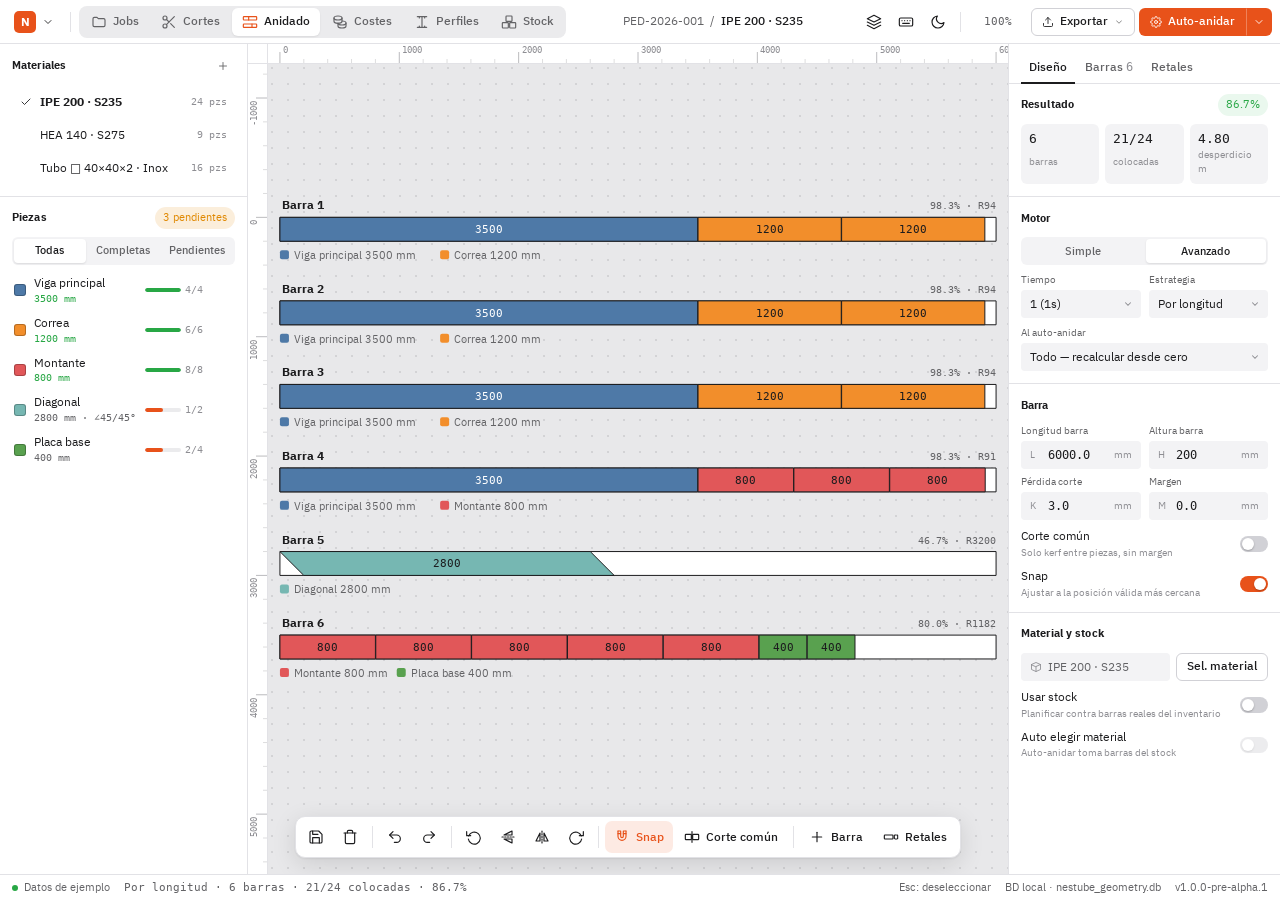
==== commit 6d6bc852: "Web UI mockup: all six tabs, every dialog and alert, UI inventory - Jobs, Cuts, Costs, Profiles and " ====
--- a/nestube/web/index.html
+++ b/nestube/web/index.html
@@ -67,6 +67,9 @@
   <symbol id="i-user" viewBox="0 0 24 24"><circle cx="12" cy="8" r="4"/><path d="M4 21a8 8 0 0 1 16 0"/></symbol>
   <symbol id="i-tag" viewBox="0 0 24 24"><path d="M20.6 13.4 13.4 20.6a2 2 0 0 1-2.8 0L3 13V3h10l7.6 7.6a2 2 0 0 1 0 2.8z"/><circle cx="7.5" cy="7.5" r="1.5"/></symbol>
   <symbol id="i-github" viewBox="0 0 24 24"><path d="M9 19c-5 1.5-5-2.5-7-3m14 6v-3.87a3.37 3.37 0 0 0-.94-2.61c3.14-.35 6.44-1.54 6.44-7A5.44 5.44 0 0 0 20 4.77 5.07 5.07 0 0 0 19.91 1S18.73.65 16 2.48a13.38 13.38 0 0 0-7 0C6.27.65 5.09 1 5.09 1A5.07 5.07 0 0 0 5 4.77a5.44 5.44 0 0 0-1.5 3.78c0 5.42 3.3 6.61 6.44 7A3.37 3.37 0 0 0 9 18.13V22"/></symbol>
+  <symbol id="i-warning" viewBox="0 0 24 24"><path d="M10.3 3.9 1.8 18a2 2 0 0 0 1.7 3h17a2 2 0 0 0 1.7-3L13.7 3.9a2 2 0 0 0-3.4 0z"/><line x1="12" y1="9" x2="12" y2="13"/><line x1="12" y1="17" x2="12.01" y2="17"/></symbol>
+  <symbol id="i-error" viewBox="0 0 24 24"><circle cx="12" cy="12" r="10"/><line x1="15" y1="9" x2="9" y2="15"/><line x1="9" y1="9" x2="15" y2="15"/></symbol>
+  <symbol id="i-question" viewBox="0 0 24 24"><circle cx="12" cy="12" r="10"/><path d="M9.1 9a3 3 0 0 1 5.8 1c0 2-3 3-3 3"/><line x1="12" y1="17" x2="12.01" y2="17"/></symbol>
   <symbol id="i-info" viewBox="0 0 24 24"><circle cx="12" cy="12" r="10"/><line x1="12" y1="16" x2="12" y2="12"/><line x1="12" y1="8" x2="12.01" y2="8"/></symbol>
   <symbol id="i-line" viewBox="0 0 24 24"><line x1="5" y1="19" x2="19" y2="5"/><circle cx="5" cy="19" r="1.6"/><circle cx="19" cy="5" r="1.6"/></symbol>
   <symbol id="i-rect" viewBox="0 0 24 24"><rect x="4" y="6.5" width="16" height="11" rx="1"/></symbol>
@@ -101,12 +104,13 @@
       <div class="doc-title"><span>PED-2026-001</span><span>/</span><strong id="doc-material">IPE 200 · S235</strong><span class="dirty-dot" id="dirty-dot" title="Cambios sin guardar" hidden></span></div>
     </div>
     <div class="topbar-right">
+      <button class="btn icon-only" title="Catálogo de ventanas y avisos (maqueta)" data-act="catalog"><svg class="icon"><use href="#i-layers"/></svg></button>
       <button class="btn icon-only" title="Atajos de teclado (?)" data-act="shortcuts"><svg class="icon"><use href="#i-keyboard"/></svg></button>
       <button class="btn icon-only" id="theme-btn" title="Cambiar tema claro/oscuro"></button>
-      <span class="vsep"></span>
-      <button class="btn zoom-pill" id="zoom-btn" data-menu aria-haspopup="menu" aria-expanded="false" title="Zoom respecto a la vista ajustada. Clic: opciones de zoom">100%</button>
-      <button class="btn outline" id="export-btn" data-menu aria-haspopup="menu" aria-expanded="false"><svg class="icon sm"><use href="#i-export"/></svg>Exportar<svg class="icon sm caret"><use href="#i-chevron-down"/></svg></button>
-      <div class="split">
+      <span class="vsep nest-only"></span>
+      <button class="btn zoom-pill nest-only" id="zoom-btn" data-menu aria-haspopup="menu" aria-expanded="false" title="Zoom respecto a la vista ajustada. Clic: opciones de zoom">100%</button>
+      <button class="btn outline nest-only" id="export-btn" data-menu aria-haspopup="menu" aria-expanded="false"><svg class="icon sm"><use href="#i-export"/></svg>Exportar<svg class="icon sm caret"><use href="#i-chevron-down"/></svg></button>
+      <div class="split nest-only">
         <button class="btn primary" id="auto-nest-btn" data-act="auto-nest" title="Iniciar anidado automático: coloca todas las piezas pendientes según la estrategia seleccionada"><svg class="icon sm"><use href="#i-gear"/></svg>Auto-anidar</button>
         <button class="btn primary" id="auto-nest-mode" data-menu aria-haspopup="menu" aria-expanded="false" title="Modo: Todo / Solo pendientes"><svg class="icon sm"><use href="#i-chevron-down"/></svg></button>
       </div>
@@ -315,6 +319,274 @@
         </div>
       </aside>
     </section>
+    <!-- ═══════════════════════ JOBS EXPLORER ═══════════════════════ -->
+    <section class="view" id="view-jobs" aria-label="Explorador de Jobs" hidden>
+      <aside class="panel left">
+        <div class="section">
+          <div class="section-head"><span class="section-title">Trabajos <span class="count" id="jobs-count"></span></span>
+            <div class="section-actions"><button class="btn icon-only" title="Nuevo trabajo" data-act="job-new"><svg class="icon sm"><use href="#i-plus"/></svg></button></div></div>
+          <div style="display:grid;grid-template-columns:92px 1fr;gap:6px">
+            <select class="select" id="jobs-field" title="Campo de búsqueda">
+              <option value="name">Nombre</option><option value="client">Cliente</option><option value="material">Perfil/Tubo</option>
+              <option value="order">Pedido</option><option value="offer">Oferta</option>
+            </select>
+            <div class="search"><svg class="icon"><use href="#i-search"/></svg><input id="jobs-search" placeholder="Buscar trabajos…" aria-label="Buscar trabajos"></div>
+          </div>
+        </div>
+        <div class="panel-scroll" style="padding:6px"><div class="list" id="jobs-list"></div></div>
+      </aside>
+
+      <div class="content">
+        <div class="content-head">
+          <h1 id="job-title">JOB-260629-0001</h1>
+          <span class="chip" id="job-date"><svg class="icon sm"><use href="#i-calendar"/></svg>29/06/2026 11:48</span>
+          <button class="btn outline" data-act="job-new"><svg class="icon sm"><use href="#i-plus"/></svg>Nuevo trabajo</button>
+          <button class="btn primary" data-act="job-open">Abrir job</button>
+        </div>
+        <div class="scroll"><div class="content-body">
+          <div class="kpis" id="job-kpis"></div>
+          <div>
+            <div class="section-head" style="margin-bottom:8px"><span class="section-title">Piezas del trabajo</span></div>
+            <table class="table" id="job-pieces"><thead><tr><th>#</th><th>Descripción</th><th>Material</th><th class="num">Longitud (mm)</th><th class="num">Cant.</th></tr></thead><tbody></tbody></table>
+          </div>
+          <div>
+            <div class="section-head" style="margin-bottom:8px"><span class="section-title">Trazabilidad de stock</span></div>
+            <div class="table" style="padding:12px;display:grid;gap:4px;font-size:var(--fs-md)" id="job-trace"></div>
+          </div>
+        </div></div>
+      </div>
+
+      <aside class="panel right">
+        <div class="panel-tabs"><button aria-selected="true">Detalles</button></div>
+        <div class="panel-scroll">
+          <div class="section">
+            <div class="field"><label for="job-name">Nombre</label><div class="input" title="El nombre del job es el número generado automáticamente y no se puede modificar."><svg class="icon sm" style="color:var(--text-dim)"><use href="#i-lock"/></svg><input id="job-name" readonly></div></div>
+            <div class="field"><label for="job-desc">Descripción</label><div class="input"><input id="job-desc"></div></div>
+            <div class="field"><label for="job-client">Cliente</label><div class="input"><svg class="icon sm" style="color:var(--text-dim)"><use href="#i-user"/></svg><input id="job-client"></div></div>
+            <div class="field-grid">
+              <div class="field"><label for="job-order">Pedido</label><div class="input"><input id="job-order"></div></div>
+              <div class="field"><label for="job-offer">Oferta</label><div class="input"><input id="job-offer"></div></div>
+            </div>
+            <button class="btn outline block" data-act="job-save">Guardar cambios</button>
+          </div>
+          <div class="section">
+            <button class="btn primary block" data-act="job-open">Abrir job</button>
+            <button class="btn danger block" data-act="job-delete"><svg class="icon sm"><use href="#i-trash"/></svg>Eliminar job</button>
+          </div>
+        </div>
+      </aside>
+    </section>
+
+    <!-- ═══════════════════════ CUTS ═══════════════════════ -->
+    <section class="view" id="view-cuts" aria-label="Cortes" hidden>
+      <aside class="panel left">
+        <div class="section">
+          <div class="section-head"><span class="section-title">Materiales</span>
+            <div class="section-actions"><button class="btn icon-only" title="Añadir sub-pestaña de material" data-act="subtab-add"><svg class="icon sm"><use href="#i-plus"/></svg></button></div></div>
+          <div class="list" data-pages="cuts"></div>
+        </div>
+        <div class="panel-scroll">
+          <div class="section">
+            <div class="section-head"><span class="section-title">Trabajo</span></div>
+            <div class="field"><label for="c-material">Material</label>
+              <div style="display:flex;gap:6px"><div class="input" style="flex:1"><input id="c-material" value="IPE 200 · S235" placeholder="Buscar perfil, material o calidad…"></div>
+              <button class="btn outline icon-only" title="Buscar material en stock / catálogo" data-dialog="material-search"><svg class="icon sm"><use href="#i-search"/></svg></button></div></div>
+            <div class="field-grid">
+              <div class="field"><label for="c-order">Nº Pedido</label><div class="input"><input id="c-order" value="PED-2026-001"></div></div>
+              <div class="field"><label for="c-offer">Oferta</label><div class="input"><input id="c-offer" value="OFR-2026-042"></div></div>
+            </div>
+            <div class="field"><label for="c-client">Cliente</label><div class="input"><input id="c-client" value="Cliente Demo SL"></div></div>
+            <button class="btn outline block" data-act="add-field" title="Añadir un campo personalizado (clic derecho sobre el campo para editarlo)"><svg class="icon sm"><use href="#i-plus"/></svg>Añadir campo</button>
+          </div>
+          <div class="section">
+            <div class="section-head"><span class="section-title">Barra</span></div>
+            <div class="field-grid">
+              <div class="field"><label for="c-barlen" title="Longitud de la barra de material a usar para la distribución">Longitud barra</label><div class="input"><span class="pre">L</span><input class="num" id="c-barlen" value="6000"><span class="unit">mm</span></div></div>
+              <div class="field"><label for="c-height" title="Altura de la sección: necesaria para calcular biseles">Altura barra</label><div class="input"><span class="pre">H</span><input class="num" id="c-height" value="200"><span class="unit">mm</span></div></div>
+              <div class="field"><label for="c-kerf" title="Material consumido por cada corte de sierra">Pérdida corte</label><div class="input"><span class="pre">K</span><input class="num" id="c-kerf" value="3.0"><span class="unit">mm</span></div></div>
+              <div class="field"><label for="c-margin" title="Espacio reservado en cada extremo de barra">Margen</label><div class="input"><span class="pre">M</span><input class="num" id="c-margin" value="50.0"><span class="unit">mm</span></div></div>
+            </div>
+            <div class="field"><label for="c-system">Sistema de cálculo</label>
+              <select class="select" id="c-system"><option>FFD (First Fit Decreasing)</option><option>BFD (Best Fit Decreasing)</option><option>NFD (Next Fit Decreasing)</option></select></div>
+          </div>
+        </div>
+      </aside>
+
+      <div class="content">
+        <div class="content-head">
+          <h1>Lista de cortes</h1>
+          <button class="btn icon-only" title="Descargar plantilla XLSX para lista de cortes" data-toast="Plantilla XLSX descargada"><svg class="icon"><use href="#i-import"/></svg></button>
+          <button class="btn icon-only" title="Importar lista de cortes desde archivo XLSX" data-toast="Importar XLSX…"><svg class="icon"><use href="#i-excel"/></svg></button>
+          <button class="btn icon-only" title="Exportar lista de cortes a Excel" data-toast="Lista exportada a Excel"><svg class="icon"><use href="#i-export"/></svg></button>
+          <button class="btn icon-only" title="Exportar lista de cortes a PDF" data-toast="Lista exportada a PDF"><svg class="icon"><use href="#i-pdf"/></svg></button>
+          <button class="btn icon-only" title="Exportar contornos de corte a DXF (vista 2D de cada pieza)" data-toast="DXF de cortes exportados"><svg class="icon"><use href="#i-dxf"/></svg></button>
+          <span class="vsep"></span>
+          <button class="btn outline" data-act="add-cut"><svg class="icon sm"><use href="#i-plus"/></svg>Añadir corte</button>
+          <button class="btn primary" data-act="calc-cuts" title="Calcular distribución óptima de piezas en las barras"><svg class="icon sm"><use href="#i-gear"/></svg>Calcular</button>
+        </div>
+        <div class="scroll"><div class="content-body">
+          <table class="table" id="cuts-table">
+            <thead><tr><th class="idx">#</th><th>Descripción</th><th class="num">Longitud</th><th class="num">Cant.</th><th>Inglete 1</th><th>Inglete 2</th><th>Forma</th><th></th></tr></thead>
+            <tbody></tbody>
+          </table>
+          <p style="margin:0;font-size:var(--fs-xs);color:var(--text-dim)">El dibujo de cada pieza (clic en «Forma») se abre en el editor de corte con su contorno real. Los ingletes necesitan la altura de barra.</p>
+        </div></div>
+      </div>
+
+      <aside class="panel right">
+        <div class="panel-tabs"><button aria-selected="true">Vista previa del anidado</button></div>
+        <div class="panel-scroll">
+          <div class="section">
+            <div class="section-head"><span class="section-title">Resultado</span><span class="chip success" id="cuts-summary">7 barras · 82.9%</span></div>
+            <div class="list" id="cuts-preview"></div>
+            <button class="btn outline block" data-view-go="nesting"><svg class="icon sm"><use href="#i-nest"/></svg>Abrir en Anidado</button>
+          </div>
+        </div>
+      </aside>
+    </section>
+
+    <!-- ═══════════════════════ COSTS & WEIGHT ═══════════════════════ -->
+    <section class="view" id="view-costs" aria-label="Costes y Peso" hidden>
+      <aside class="panel left">
+        <div class="section">
+          <div class="section-head"><span class="section-title">Materiales</span>
+            <div class="section-actions"><button class="btn icon-only" title="Añadir sub-pestaña de material" data-act="subtab-add"><svg class="icon sm"><use href="#i-plus"/></svg></button></div></div>
+          <div class="list" data-pages="costs" data-total="1"></div>
+        </div>
+        <div class="section">
+          <div class="search"><svg class="icon"><use href="#i-search"/></svg><input placeholder="Buscar perfil, material o calidad…" aria-label="Buscar perfil"></div>
+          <div class="card" style="cursor:default;padding:10px">
+            <div class="card-thumb" style="height:84px"><svg viewBox="0 0 100 100" aria-hidden="true"><path d="M20 10h60v9H55v62h25v9H20v-9h25V19H20z" fill="var(--bg-mid)" stroke="var(--text-sec)" stroke-width="1.5"/></svg></div>
+            <div style="display:flex;justify-content:space-between;align-items:center"><strong>IPE 200</strong><span class="chip">Acero al Carbono</span></div>
+            <div style="display:grid;grid-template-columns:1fr auto;gap:2px 8px;font-size:var(--fs-sm);color:var(--text-sec)" class="mono">
+              <span>h</span><span>200 mm</span><span>b</span><span>100 mm</span><span>tw</span><span>5.6 mm</span><span>tf</span><span>8.5 mm</span>
+              <span>Sección</span><span>28.5 cm²</span><span>Peso lineal</span><span>22.4 kg/m</span>
+            </div>
+            <button class="btn outline block" data-dialog="materials">Editar material</button>
+          </div>
+        </div>
+      </aside>
+
+      <div class="content">
+        <div class="content-head">
+          <h1>Costes y peso</h1>
+          <span class="chip success"><svg class="icon sm"><use href="#i-check"/></svg>Basado en el anidado completado</span>
+          <button class="btn icon-only" title="Exportar Excel" data-toast="Presupuesto exportado a Excel"><svg class="icon"><use href="#i-excel"/></svg></button>
+          <button class="btn icon-only" title="Exportar PDF" data-toast="Presupuesto exportado a PDF"><svg class="icon"><use href="#i-pdf"/></svg></button>
+          <button class="btn icon-only" title="Exportar DOCX" data-toast="Presupuesto exportado a DOCX"><svg class="icon"><use href="#i-doc"/></svg></button>
+          <button class="btn icon-only" title="Imprimir" data-toast="Enviado a imprimir"><svg class="icon"><use href="#i-print"/></svg></button>
+          <span class="vsep"></span>
+          <button class="btn outline" data-act="costs-clear">Limpiar</button>
+          <button class="btn primary" data-act="costs-calc"><svg class="icon sm"><use href="#i-calc"/></svg>Calcular</button>
+        </div>
+        <div class="scroll"><div class="content-body">
+          <div class="kpis" id="cost-kpis"></div>
+          <div>
+            <div class="section-head" style="margin-bottom:8px"><span class="section-title">Resultados por corte</span></div>
+            <div style="overflow-x:auto"><table class="table" id="cost-table">
+              <thead><tr><th>Corte</th><th class="num">Uds</th><th class="num">Peso / ud</th><th class="num">Área / ud</th><th class="num">Material / ud</th><th class="num">Mano obra / ud</th><th class="num">Total / ud</th><th class="num">€/m</th><th class="num">Total línea</th></tr></thead>
+              <tbody></tbody><tfoot></tfoot>
+            </table></div>
+          </div>
+        </div></div>
+      </div>
+
+      <aside class="panel right">
+        <div class="panel-tabs"><button aria-selected="true">Configuración</button></div>
+        <div class="panel-scroll">
+          <div class="section">
+            <div class="section-head"><span class="section-title">Peso</span></div>
+            <div class="field-grid">
+              <div class="field"><label for="k-kgm">kg/m</label><div class="input"><input class="num" id="k-kgm" value="22.4"></div></div>
+              <div class="field"><label for="k-dens">Peso específico</label><div class="input"><input class="num" id="k-dens" value="7.85" readonly><span class="unit">t/m³</span></div></div>
+              <div class="field"><label for="k-wall">Espesor de pared</label><div class="input"><input class="num" id="k-wall" placeholder="—"><span class="unit">mm</span></div></div>
+            </div>
+            <div class="switch-row"><span class="lbl"><span>Sección maciza</span><span class="hint">Sin hueco interior</span></span><label class="switch"><input type="checkbox" aria-label="Sección maciza"><span class="track"></span></label></div>
+          </div>
+          <div class="section">
+            <div class="section-head"><span class="section-title">Precios</span></div>
+            <div class="field-grid">
+              <div class="field"><label for="k-pkg">Precio €/kg</label><div class="input"><input class="num" id="k-pkg" value="0.85"></div></div>
+              <div class="field"><label for="k-pm">Precio €/m</label><div class="input"><input class="num" id="k-pm" placeholder="—"></div></div>
+              <div class="field"><label for="k-pbar">Precio por barra</label><div class="input"><input class="num" id="k-pbar" placeholder="—"><span class="unit">€</span></div></div>
+              <div class="field"><label for="k-margin">Margen beneficio</label><div class="input"><input class="num" id="k-margin" value="15"><span class="unit">%</span></div></div>
+            </div>
+            <div class="field"><label for="k-cur">Moneda</label><select class="select" id="k-cur"><option>€ | EUR</option><option>$ | USD</option><option>£ | GBP</option><option>$ | MXN</option></select></div>
+          </div>
+          <div class="section">
+            <div class="section-head"><span class="section-title">Mano de obra</span></div>
+            <div class="field-grid">
+              <div class="field"><label for="k-tcut">Tiempo corte recto</label><div class="input"><input class="num" id="k-tcut" value="3"><span class="unit">min</span></div></div>
+              <div class="field"><label for="k-miter">Extra inglete</label><div class="input"><input class="num" id="k-miter" value="35"><span class="unit">%</span></div></div>
+              <div class="field"><label for="k-op">Coste operario</label><div class="input"><input class="num" id="k-op" value="30"><span class="unit">€/h</span></div></div>
+            </div>
+          </div>
+          <div class="section">
+            <div class="field"><label for="k-mode">Modo de cálculo de costes</label><select class="select" id="k-mode"><option>Cortes compartidos (optimizado)</option><option>Cortes individuales</option></select></div>
+            <div class="switch-row"><span class="lbl"><span>Repartir coste de retales</span><span class="hint">Entre todas las piezas</span></span><label class="switch"><input type="checkbox" aria-label="Repartir coste de retales"><span class="track"></span></label></div>
+            <div class="switch-row"><span class="lbl"><span>Confirmar antes de calcular</span><span class="hint">Pide confirmar la configuración de costes</span></span><label class="switch"><input type="checkbox" checked aria-label="Confirmar configuración"><span class="track"></span></label></div>
+          </div>
+        </div>
+      </aside>
+    </section>
+
+    <!-- ═══════════════════════ PROFILES & TUBES ═══════════════════════ -->
+    <section class="view two-col" id="view-profiles" aria-label="Perfiles y Tubos" hidden>
+      <div class="content">
+        <div class="content-head">
+          <h1>Perfiles y tubos</h1>
+          <div class="search" style="width:min(320px,100%)"><svg class="icon"><use href="#i-search"/></svg><input id="prof-search" placeholder="Buscar perfil, material o calidad…" aria-label="Buscar perfil"></div>
+          <div class="segmented" role="group" aria-label="Vista" id="prof-viewmode" style="width:180px">
+            <button aria-pressed="true" data-pv="list"><svg class="icon sm"><use href="#i-list"/></svg> Lista</button>
+            <button aria-pressed="false" data-pv="grid"><svg class="icon sm"><use href="#i-grid"/></svg> Cuadrícula</button>
+          </div>
+          <button class="btn outline" data-dialog="materials">Materiales</button>
+          <button class="btn outline" data-dialog="profile-creator" id="prof-edit-btn">Editar</button>
+          <button class="btn primary" data-dialog="profile-creator"><svg class="icon sm"><use href="#i-plus"/></svg>Nuevo perfil/tubo</button>
+        </div>
+        <div class="sub-tabs" id="prof-families" role="tablist" aria-label="Familias"></div>
+        <div class="scroll" style="flex:1"><div class="content-body" id="prof-body"></div></div>
+      </div>
+      <aside class="panel right">
+        <div class="panel-tabs"><button aria-selected="true">Propiedades</button></div>
+        <div class="panel-scroll" id="prof-inspector"></div>
+      </aside>
+    </section>
+
+    <!-- ═══════════════════════ STOCK ═══════════════════════ -->
+    <section class="view two-col" id="view-stock" aria-label="Stock" hidden>
+      <div class="content">
+        <div class="content-head">
+          <h1>Stock</h1>
+          <div class="search" style="width:min(240px,100%)"><svg class="icon"><use href="#i-search"/></svg><input id="stock-search" placeholder="Perfil/Material…" aria-label="Buscar en stock"></div>
+          <select class="select" id="stock-profile" style="width:170px"><option>Todos los perfiles</option><option>IPE 200</option><option>HEA 140</option></select>
+          <span class="chip mono" id="stock-count"></span>
+          <span class="vsep"></span>
+          <button class="btn outline" data-act="stock-export"><svg class="icon sm"><use href="#i-excel"/></svg>Exportar Excel</button>
+          <button class="btn outline" data-dialog="stock-fields">Editar campos</button>
+          <button class="btn danger" data-act="stock-delete"><svg class="icon sm"><use href="#i-x"/></svg>Eliminar</button>
+          <button class="btn primary" data-dialog="stock-add"><svg class="icon sm"><use href="#i-plus"/></svg>Añadir al stock</button>
+        </div>
+        <div class="content-head" style="padding-block:8px">
+          <label style="display:flex;align-items:center;gap:6px;font-size:var(--fs-md)"><input type="checkbox" id="stock-all" style="accent-color:var(--accent)">Seleccionar todos</label>
+          <span class="vsep"></span>
+          <div class="input" style="width:150px"><span class="pre">≥</span><input class="num" placeholder="0" aria-label="Longitud mínima"><span class="unit">mm</span></div>
+          <div class="input" style="width:150px"><span class="pre">≤</span><input class="num" placeholder="∞" aria-label="Longitud máxima"><span class="unit">mm</span></div>
+          <span style="font-size:var(--fs-sm);color:var(--text-sec);margin-left:8px">Largo mínimo retal</span>
+          <div class="input" style="width:110px"><input class="num" value="200" aria-label="Largo mínimo retal"><span class="unit">mm</span></div>
+        </div>
+        <div class="scroll" style="flex:1"><div class="content-body">
+          <table class="table" id="stock-table">
+            <thead><tr><th style="width:28px"></th><th style="width:18px"></th><th>Perfil/Material</th><th>Calidad</th><th class="num">Largo</th><th class="num">Cantidad</th><th>Disponible</th><th>Retal</th><th>Job de creación</th><th>Usado en jobs</th></tr></thead>
+            <tbody></tbody>
+          </table>
+        </div></div>
+      </div>
+      <aside class="panel right">
+        <div class="panel-tabs"><button aria-selected="true">Resumen</button></div>
+        <div class="panel-scroll" id="stock-inspector"></div>
+      </aside>
+    </section>
   </main>
 
   <!-- ═══════════════════════ STATUS BAR ═══════════════════════ -->
@@ -329,7 +601,7 @@
   </footer>
 </div>
 
-<div class="hint-toast" id="toast" hidden style="position:fixed;bottom:40px;z-index:70"></div>
+<div class="hint-toast" id="toast" hidden style="position:fixed;top:56px;bottom:auto;z-index:70"></div>
 
 <div class="modal-backdrop" id="modal-backdrop" hidden>
   <div class="modal" id="modal" role="dialog" aria-modal="true" aria-labelledby="modal-title">
@@ -342,6 +614,7 @@
 <script src="js/ui.js"></script>
 <script src="js/nesting.js"></script>
 <script src="js/dialogs.js"></script>
+<script src="js/alerts.js"></script>
 <script src="js/views.js"></script>
 <script src="js/app.js"></script>
 </body>
--- a/nestube/web/css/app.css
+++ b/nestube/web/css/app.css
@@ -179,6 +179,7 @@
 .split > .btn + .btn { border-left: 1px solid rgba(255,255,255,.28); padding: 0 6px; }
 
 .zoom-pill { min-width: 58px; font-family: var(--font-mono); font-size: var(--fs-sm); color: var(--text-sec); }
+body:not([data-view="nesting"]) .nest-only { display: none !important; }
 .vsep { width: 1px; height: 20px; background: var(--border); margin: 0 4px; flex: none; }
 
 /* ── workspace / views ─────────────────────────────────────────────────── */
@@ -347,7 +348,7 @@
 
 .hint-toast { position: absolute; left: 50%; bottom: 72px; transform: translateX(-50%); z-index: 4;
   padding: 6px 12px; border-radius: 8px; background: var(--text-pri); color: var(--bg-panel); font-size: var(--fs-sm);
-  box-shadow: var(--shadow-float); white-space: nowrap; }
+  box-shadow: var(--shadow-float); width: max-content; max-width: calc(100% - 24px); text-align: center; }
 .hint-toast kbd { background: rgba(127,127,127,.3); color: inherit; }
 
 .progress-overlay { position: absolute; top: 32px; right: 16px; z-index: 4; width: 240px; padding: 10px 12px;
@@ -405,13 +406,29 @@
 .modal-head { display: flex; align-items: center; justify-content: space-between; padding: 12px 12px 12px 16px; border-bottom: 1px solid var(--border); }
 .modal-head h2 { margin: 0; font-size: var(--fs-lg); font-weight: 700; }
 .modal-body { padding: 16px; overflow: auto; display: grid; gap: 12px; }
-.modal-foot { display: flex; justify-content: flex-end; gap: 8px; padding: 12px 16px; border-top: 1px solid var(--border); }
+.modal-foot { display: flex; flex-wrap: wrap; justify-content: flex-end; gap: 8px; padding: 12px 16px; border-top: 1px solid var(--border); }
 
 .shortcut-table { width: 100%; border-collapse: collapse; }
 .shortcut-table td { padding: 7px 0; border-bottom: 1px solid var(--border); font-size: var(--fs-md); }
 .shortcut-table td:last-child { text-align: right; }
 .shortcut-table kbd { font-size: var(--fs-sm); padding: 3px 6px; }
 .shortcut-group { font-size: var(--fs-xs); text-transform: uppercase; letter-spacing: .06em; color: var(--text-dim); padding-top: 12px !important; }
+
+/* alerts (QMessageBox) */
+.modal.modal-alert { width: min(440px, 100%); }
+.alert { display: grid; grid-template-columns: 36px 1fr; gap: 12px; align-items: start; }
+.alert-icon { width: 36px; height: 36px; border-radius: 50%; display: grid; place-items: center; }
+.alert-text { font-size: var(--fs-lg); line-height: 1.5; padding-top: 7px; color: var(--text-pri); }
+.alert-information .alert-icon { background: color-mix(in srgb, var(--select-single) 14%, transparent); color: var(--select-single); }
+.alert-warning .alert-icon { background: color-mix(in srgb, var(--warning) 16%, transparent); color: var(--warning); }
+.alert-critical .alert-icon { background: var(--danger-bg); color: var(--danger); }
+.alert-question .alert-icon { background: var(--accent-soft); color: var(--accent); }
+.catalog-row { display: grid; grid-template-columns: 22px 1fr auto; gap: 8px; align-items: center; padding: 6px 8px; border-radius: var(--radius-sm); cursor: pointer; }
+.catalog-row:hover { background: var(--bg-hover); }
+.catalog-row .t { font-size: var(--fs-md); }
+.catalog-row .m { font-size: var(--fs-xs); color: var(--text-sec); white-space: nowrap; overflow: hidden; text-overflow: ellipsis; }
+.catalog-row .src { font-size: var(--fs-xs); color: var(--text-dim); white-space: nowrap; }
+.catalog-row .k { width: 18px; height: 18px; border-radius: 50%; display: grid; place-items: center; }
 
 /* ── status bar ───────────────────────────────────────────────────────── */
 .statusbar { display: flex; align-items: center; gap: 14px; padding: 0 12px; background: var(--bg-panel);
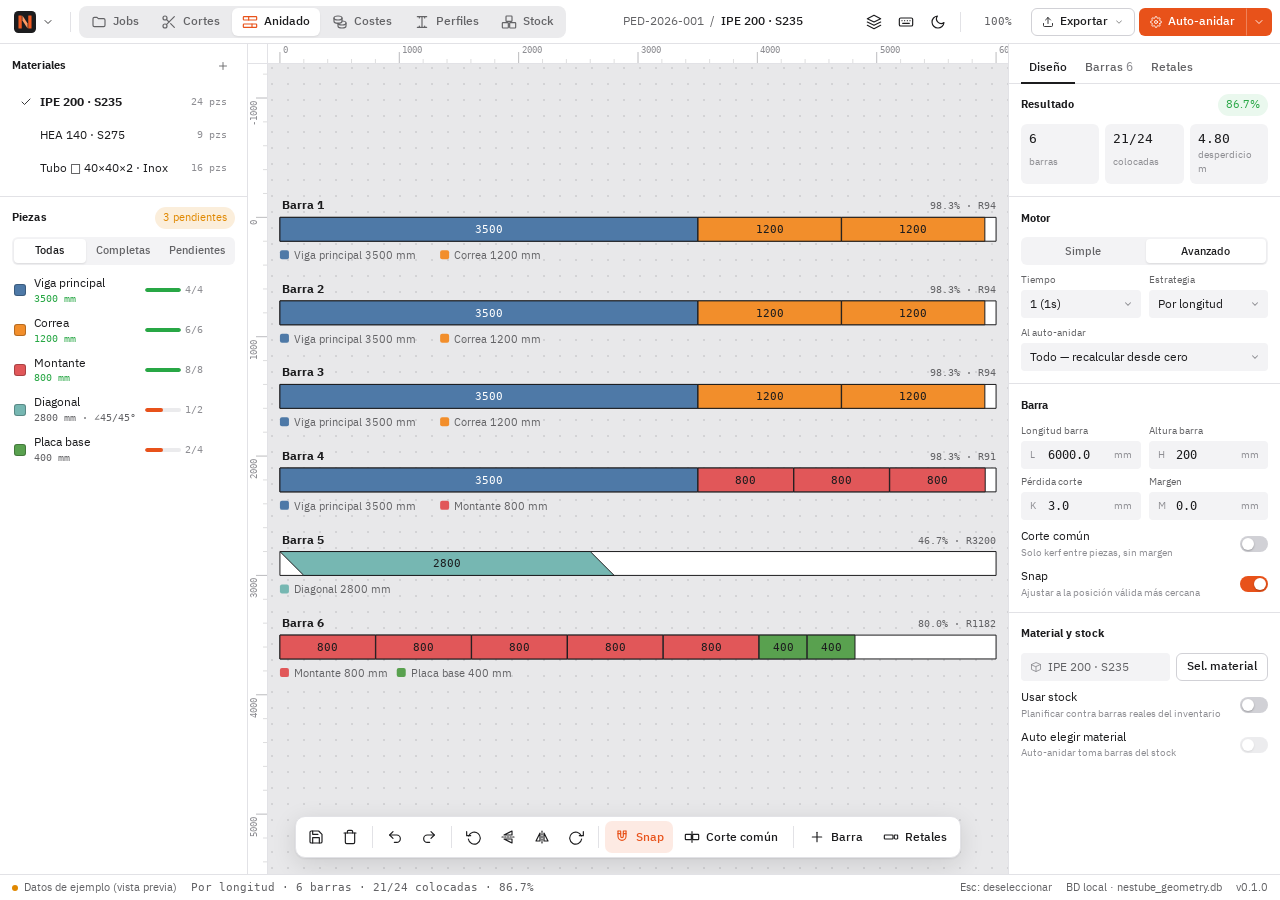
==== commit b51b8cdb: "Run the HTML interface on the real engine; fix piece re-drop and auto-nest end The web UI (nestube/w" ====
--- a/nestube/web/index.html
+++ b/nestube/web/index.html
@@ -8,6 +8,7 @@
 </head>
 <body data-view="nesting">
 <svg xmlns="http://www.w3.org/2000/svg" style="display:none">
+  <symbol id="logo" viewBox="0 0 256 256"><rect width="256" height="256" rx="51.2" fill="#1C1C1E"/><rect x="52" y="52" width="38" height="152" rx="4" fill="#F05A22"/><path d="M98 52 L158 145 L158 204 L98 111 Z" fill="#FF9A63"/><rect x="166" y="52" width="38" height="152" rx="4" fill="#F05A22"/></symbol>
   <symbol id="i-menu" viewBox="0 0 24 24"><line x1="4" y1="7" x2="20" y2="7"/><line x1="4" y1="12" x2="20" y2="12"/><line x1="4" y1="17" x2="20" y2="17"/></symbol>
   <symbol id="i-check" viewBox="0 0 24 24"><polyline points="20 6 9 17 4 12"/></symbol>
   <symbol id="i-chevron-right" viewBox="0 0 24 24"><polyline points="9 18 15 12 9 6"/></symbol>
@@ -88,7 +89,7 @@
   <header class="topbar">
     <div class="topbar-left">
       <button class="brand-btn" id="brand-btn" data-menu aria-haspopup="menu" aria-expanded="false" title="Menú principal: Archivo, Vista, Configuración, Acerca de, Ayuda">
-        <span class="brand-mark">N</span><svg class="icon sm caret"><use href="#i-chevron-down"/></svg>
+        <svg class="brand-mark" aria-hidden="true"><use href="#logo"/></svg><svg class="icon sm caret"><use href="#i-chevron-down"/></svg>
       </button>
       <span class="vsep"></span>
       <nav class="workspace-tabs" role="tablist" aria-label="Pestañas">
@@ -101,7 +102,7 @@
       </nav>
     </div>
     <div class="topbar-center">
-      <div class="doc-title"><span>PED-2026-001</span><span>/</span><strong id="doc-material">IPE 200 · S235</strong><span class="dirty-dot" id="dirty-dot" title="Cambios sin guardar" hidden></span></div>
+      <div class="doc-title"><span id="doc-job">PED-2026-001</span><span>/</span><strong id="doc-material">IPE 200 · S235</strong><span class="dirty-dot" id="dirty-dot" title="Cambios sin guardar" hidden></span></div>
     </div>
     <div class="topbar-right">
       <button class="btn icon-only" title="Catálogo de ventanas y avisos (maqueta)" data-act="catalog"><svg class="icon"><use href="#i-layers"/></svg></button>
@@ -453,18 +454,19 @@
             <div class="section-actions"><button class="btn icon-only" title="Añadir sub-pestaña de material" data-act="subtab-add"><svg class="icon sm"><use href="#i-plus"/></svg></button></div></div>
           <div class="list" data-pages="costs" data-total="1"></div>
         </div>
-        <div class="section">
-          <div class="search"><svg class="icon"><use href="#i-search"/></svg><input placeholder="Buscar perfil, material o calidad…" aria-label="Buscar perfil"></div>
+        <div class="panel-scroll"><div class="section">
+          <div class="section-head"><span class="section-title">Perfil</span><span class="eyebrow">Recientes</span></div>
+          <div style="display:flex;gap:6px"><div class="search" style="flex:1"><svg class="icon"><use href="#i-search"/></svg><input placeholder="Buscar perfil, material o calidad…" aria-label="Buscar perfil"></div><button class="btn outline icon-only" title="Buscar perfiles y tubos" data-dialog="material-picker"><svg class="icon sm"><use href="#i-search"/></svg></button></div>
+          <div class="tile-row" id="cost-gallery"></div>
+          <select class="select" id="cost-profile-combo" aria-label="Todos los perfiles"></select>
           <div class="card" style="cursor:default;padding:10px">
-            <div class="card-thumb" style="height:84px"><svg viewBox="0 0 100 100" aria-hidden="true"><path d="M20 10h60v9H55v62h25v9H20v-9h25V19H20z" fill="var(--bg-mid)" stroke="var(--text-sec)" stroke-width="1.5"/></svg></div>
-            <div style="display:flex;justify-content:space-between;align-items:center"><strong>IPE 200</strong><span class="chip">Acero al Carbono</span></div>
-            <div style="display:grid;grid-template-columns:1fr auto;gap:2px 8px;font-size:var(--fs-sm);color:var(--text-sec)" class="mono">
-              <span>h</span><span>200 mm</span><span>b</span><span>100 mm</span><span>tw</span><span>5.6 mm</span><span>tf</span><span>8.5 mm</span>
-              <span>Sección</span><span>28.5 cm²</span><span>Peso lineal</span><span>22.4 kg/m</span>
-            </div>
+            <div class="img-tile zoomable" id="cost-profile-img" style="height:120px" title="Abrir en el visor de imágenes"></div>
+            <div style="display:flex;justify-content:space-between;align-items:center;gap:6px"><strong id="cost-profile-name"></strong><span class="chip" id="cost-profile-mat"></span></div>
+            <div style="display:grid;grid-template-columns:1fr auto;gap:2px 8px;font-size:var(--fs-sm);color:var(--text-sec)" class="mono" id="cost-profile-dims"></div>
             <button class="btn outline block" data-dialog="materials">Editar material</button>
           </div>
-        </div>
+          <p style="margin:0;font-size:var(--fs-xs);color:var(--text-dim)">Doble clic en una miniatura para verla en grande. Con un perfil de catálogo elegido desde Cortes o Anidado, solo se muestra ese perfil hasta pulsar Limpiar.</p>
+        </div></div>
       </aside>
 
       <div class="content">
@@ -591,13 +593,13 @@
 
   <!-- ═══════════════════════ STATUS BAR ═══════════════════════ -->
   <footer class="statusbar">
-    <span><span class="status-dot"></span>Datos de ejemplo</span>
+    <span id="status-source"><span class="status-dot" style="background:var(--warning)"></span>Datos de ejemplo (vista previa)</span>
     <span class="mono" id="status-main">—</span>
     <span class="spacer"></span>
     <span class="mono" id="status-cursor"></span>
     <span>Esc: deseleccionar</span>
-    <span>BD local · nestube_geometry.db</span>
-    <span>v1.0.0-pre-alpha.1</span>
+    <span id="status-db">BD local · nestube_geometry.db</span>
+    <span id="status-version">v0.1.0</span>
   </footer>
 </div>
 
@@ -613,9 +615,15 @@
 
 <script src="js/ui.js"></script>
 <script src="js/nesting.js"></script>
+<script src="js/nesting-native.js"></script>
 <script src="js/dialogs.js"></script>
 <script src="js/alerts.js"></script>
+<script src="js/profile-images.js"></script>
+<script src="js/viewer.js"></script>
+<script src="js/cad.js"></script>
+<script src="js/tutorial.js"></script>
 <script src="js/views.js"></script>
+<script src="js/views-native.js"></script>
 <script src="js/app.js"></script>
 </body>
 </html>
--- a/nestube/web/css/app.css
+++ b/nestube/web/css/app.css
@@ -134,8 +134,7 @@
   border: 0; border-radius: var(--radius); background: transparent;
 }
 .brand-btn:hover, .brand-btn[aria-expanded="true"] { background: var(--bg-hover); }
-.brand-mark { width: 22px; height: 22px; border-radius: 5px; background: var(--accent); color: var(--accent-fg);
-  display: grid; place-items: center; font: 700 12px/1 var(--font-ui); }
+.brand-mark { width: 22px; height: 22px; flex: none; display: block; }
 
 .workspace-tabs { display: flex; gap: 2px; padding: 2px; border-radius: 8px; background: var(--bg-mid); }
 .workspace-tabs button {
@@ -429,6 +428,130 @@
 .catalog-row .m { font-size: var(--fs-xs); color: var(--text-sec); white-space: nowrap; overflow: hidden; text-overflow: ellipsis; }
 .catalog-row .src { font-size: var(--fs-xs); color: var(--text-dim); white-space: nowrap; }
 .catalog-row .k { width: 18px; height: 18px; border-radius: 50%; display: grid; place-items: center; }
+
+/* profile images (Profiles/*.png are grey line art on transparency, so they
+   always sit on a light "paper" swatch, in both themes) */
+.img-tile { background: #EDEDF0; border-radius: 6px; display: grid; place-items: center; overflow: hidden; position: relative; }
+.img-tile img { position: absolute; inset: 0; width: 100%; height: 100%; padding: 6px; object-fit: contain; }
+.img-tile.zoomable { cursor: zoom-in; }
+.img-tile.zoomable::after { content: ""; position: absolute; right: 6px; bottom: 6px; width: 22px; height: 22px; border-radius: 6px;
+  background: rgba(28,28,30,.65) url("data:image/svg+xml,%3Csvg xmlns='http://www.w3.org/2000/svg' viewBox='0 0 24 24' fill='none' stroke='white' stroke-width='2' stroke-linecap='round'%3E%3Cpath d='M15 3h6v6M9 21H3v-6M21 3l-7 7M3 21l7-7'/%3E%3C/svg%3E") center / 12px no-repeat;
+  opacity: 0; transition: opacity .15s; }
+.img-tile.zoomable:hover::after { opacity: 1; }
+
+/* profile gallery (Costs tab · ProfileTile row) */
+.tile-row { display: grid; grid-template-columns: repeat(3, 1fr); gap: 6px; }
+.ptile { display: grid; gap: 4px; padding: 6px; border-radius: 8px; border: 1px solid var(--border); background: var(--bg-panel); cursor: pointer; text-align: center; }
+.ptile:hover { border-color: var(--border-strong); }
+.ptile.active { border-color: var(--accent); box-shadow: 0 0 0 1px var(--accent); }
+.ptile .img-tile { aspect-ratio: 1; }
+.ptile span { font-size: var(--fs-xs); white-space: nowrap; overflow: hidden; text-overflow: ellipsis; }
+.ptile.add { place-items: center; color: var(--text-sec); border-style: dashed; font-size: 22px; }
+
+/* image viewer */
+.viewer { position: fixed; inset: 0; z-index: 80; display: grid; grid-template-rows: auto 1fr auto; background: var(--bg-app); }
+.viewer-top { display: flex; align-items: center; justify-content: space-between; gap: 12px; padding: 8px 12px; background: var(--bg-panel); border-bottom: 1px solid var(--border); flex-wrap: wrap; }
+.viewer-title { display: grid; min-width: 0; }
+.viewer-title span { font-size: var(--fs-xs); color: var(--text-sec); }
+.viewer-tools { display: flex; align-items: center; gap: 4px; flex-wrap: wrap; }
+.viewer-stage { position: relative; overflow: auto; display: grid; place-items: center; min-height: 0; }
+.viewer-stage img { display: block; image-rendering: auto; box-shadow: 0 0 0 1px rgba(127,127,127,.35); }
+.viewer-stage[data-bg="checker"] { background: repeating-conic-gradient(#E4E4E8 0 25%, #FFFFFF 0 50%) 0 0 / 20px 20px; }
+.viewer-stage[data-bg="light"] { background: #F5F5F7; }
+.viewer-stage[data-bg="dark"] { background: #1C1C1E; }
+.viewer-strip { display: flex; gap: 6px; padding: 8px 12px; overflow-x: auto; background: var(--bg-panel); border-top: 1px solid var(--border); }
+.vw-thumb { flex: none; width: 56px; height: 56px; padding: 2px; border-radius: 6px; border: 2px solid transparent; background: #EDEDF0; }
+.vw-thumb img { width: 100%; height: 100%; object-fit: contain; }
+.vw-thumb.active { border-color: var(--accent); }
+
+/* ── drawing module (AutoCAD-style). Model space is always dark, like
+      AutoCAD's default, so line work reads the same in both app themes. ── */
+.cad { position: fixed; inset: 0; z-index: 75; display: grid; grid-template-rows: 36px auto 1fr auto 26px;
+  --cad-bg: #212830; --cad-panel: #2B323C; --cad-panel2: #333B46; --cad-line: #3F4854; --cad-fg: #E6E9ED; --cad-dim: #98A2AE;
+  --cad-ent: #FFFFFF; --cad-sel: #4DA3FF; --cad-snap: #F5D90A; --cad-grid: #2A323C; --cad-grid-major: #343E4A;
+  background: var(--cad-panel); color: var(--cad-fg); color-scheme: dark; font-size: var(--fs-md); }
+.cad .btn { color: var(--cad-fg); }
+.cad .btn:hover { background: var(--cad-panel2); }
+.cad .btn.primary { color: #fff; }
+.cad-dim { color: var(--cad-dim); }
+.cad-title { display: flex; align-items: center; gap: 8px; padding: 0 8px; background: #1B2027; border-bottom: 1px solid var(--cad-line); }
+.cad-ribbon { display: flex; gap: 0; padding: 6px 6px 0; background: var(--cad-panel); border-bottom: 1px solid var(--cad-line); overflow-x: auto; }
+.rpanel { display: grid; grid-template-rows: 1fr auto; padding: 0 6px; border-right: 1px solid var(--cad-line); }
+.rbody { display: flex; gap: 4px; align-items: stretch; }
+.rcol { display: grid; gap: 1px; align-content: start; }
+.rlabel { text-align: center; font-size: var(--fs-xs); color: var(--cad-dim); padding: 3px 0 4px; }
+.rb { display: flex; align-items: center; gap: 6px; height: 24px; padding: 0 6px; border: 1px solid transparent; border-radius: 3px;
+  background: transparent; color: var(--cad-fg); font-size: var(--fs-sm); white-space: nowrap; }
+.rb kbd { margin-left: auto; background: transparent; color: var(--cad-dim); padding: 0 0 0 10px; font-size: 9px; }
+.rb:hover { background: var(--cad-panel2); border-color: var(--cad-line); }
+.rb[aria-pressed="true"] { background: rgba(77,163,255,.18); border-color: var(--cad-sel); }
+.rb.big { flex-direction: column; justify-content: center; height: 76px; width: 64px; gap: 4px; white-space: normal; text-align: center; line-height: 1.1; }
+.rb.big .icon { width: 26px; height: 26px; }
+.cad-body { display: grid; grid-template-columns: minmax(0, 1fr) 280px; min-height: 0; }
+.cad-model { position: relative; background: var(--cad-bg); overflow: hidden; cursor: none; }
+.cad-model.panning { cursor: grabbing; }
+.cad-model svg#cad-svg { position: absolute; inset: 0; width: 100%; height: 100%; }
+.cad-vplabel { position: absolute; left: 8px; top: 6px; z-index: 1; font-size: var(--fs-xs); color: var(--cad-dim); pointer-events: none; }
+.cad-ucs { position: absolute; left: 8px; bottom: 8px; width: 56px; height: 56px; pointer-events: none; }
+.cad-grid { stroke: var(--cad-grid); stroke-width: 1; }
+.cad-grid.major { stroke: var(--cad-grid-major); }
+.cad-ent { fill: none; stroke: var(--cad-ent); stroke-width: 1.4; }
+.cad-ent.void { stroke: #FF7A7A; stroke-dasharray: 6 4; fill: rgba(255,122,122,.08); }
+.cad-ent.sel { stroke: var(--cad-sel); stroke-dasharray: 5 3; stroke-width: 1.6; }
+.cad-grip { fill: var(--cad-sel); stroke: #fff; stroke-width: .5; }
+.cad-rubber { fill: none; stroke: #9AD0FF; stroke-width: 1; stroke-dasharray: 4 3; }
+.cad-cross { stroke: rgba(255,255,255,.55); stroke-width: 1; pointer-events: none; }
+.cad-pickbox { fill: none; stroke: #fff; stroke-width: 1; }
+.cad-snap { fill: none; stroke: var(--cad-snap); stroke-width: 2; }
+.cad-tip { fill: #FFFFE1; stroke: #6E6E6E; }
+.cad-tip-text { fill: #111; font: 11px var(--font-ui); }
+.cad-dyn { fill: #F4F4F4; stroke: #8A8A8A; }
+.cad-dyn.active { stroke: var(--cad-sel); stroke-width: 2; }
+.cad-dyn-text { fill: #111; font: 11px var(--font-mono); }
+.cad-pop { position: absolute; left: 50%; top: 40px; transform: translateX(-50%); z-index: 2; width: 340px; display: grid; gap: 10px; padding: 12px;
+  background: var(--cad-panel); border: 1px solid var(--cad-line); border-radius: 6px; box-shadow: 0 10px 30px rgba(0,0,0,.5); cursor: default; }
+.cad-pop .field { font-size: var(--fs-xs); color: var(--cad-dim); gap: 3px; }
+.cad-in { height: 24px; padding: 0 6px; border: 1px solid var(--cad-line); border-radius: 2px; background: #1E242B; color: var(--cad-fg); font: 12px var(--font-mono); min-width: 0; width: 100%; }
+.cad-in:focus { outline: none; border-color: var(--cad-sel); }
+.cad-props { background: var(--cad-panel); border-left: 1px solid var(--cad-line); overflow-y: auto; min-height: 0; }
+.cad-ph { padding: 8px 10px; font-weight: 700; border-bottom: 1px solid var(--cad-line); background: #262D36; }
+.cad-props details { border-bottom: 1px solid var(--cad-line); }
+.cad-props summary { padding: 6px 10px; font-size: var(--fs-sm); font-weight: 500; cursor: pointer; background: var(--cad-panel2); list-style: none; }
+.cad-props summary::before { content: "▸ "; color: var(--cad-dim); }
+.cad-props details[open] summary::before { content: "▾ "; }
+.cad-props details > :not(summary) { margin: 8px 10px; }
+.cad-props details[open] { padding-bottom: 4px; }
+.cad-props .btn { height: 24px; font-size: var(--fs-sm); border: 1px solid var(--cad-line); }
+.cad-kv { display: grid; grid-template-columns: 110px 1fr; align-items: center; gap: 6px; font-size: var(--fs-sm); margin: 4px 10px !important; }
+.cad-kv > span:first-child { color: var(--cad-dim); }
+.cad-table { width: 100%; border-collapse: collapse; font-size: var(--fs-xs); }
+.cad-table th, .cad-table td { padding: 3px 4px; border-bottom: 1px solid var(--cad-line); text-align: left; }
+.cad-table .num { text-align: right; font-family: var(--font-mono); }
+.cad-cmd { background: #1B2027; border-top: 1px solid var(--cad-line); font-family: var(--font-mono); font-size: var(--fs-sm); }
+.cad-hist { padding: 4px 10px 0; min-height: 50px; color: var(--cad-dim); }
+.cad-hist .cmd, .cad-hist .echo { color: var(--cad-fg); }
+.cad-hist .warn { color: #FFB454; }
+.cad-cmdline { display: flex; align-items: center; gap: 6px; padding: 4px 10px 6px; }
+.cad-cmdline #cad-prompt { white-space: nowrap; color: var(--cad-fg); }
+.cad-cmdline input { flex: 1; min-width: 0; height: 24px; background: transparent; border: 0; color: #fff; font: inherit; outline: none; text-transform: uppercase; }
+.cad-cmdline input::placeholder { text-transform: none; color: #5D6773; }
+.cad-status { display: flex; align-items: center; gap: 2px; padding: 0 8px; background: #1B2027; border-top: 1px solid var(--cad-line); font-size: var(--fs-xs); }
+.cad-status #cad-coords { min-width: 200px; color: var(--cad-fg); }
+.cad-tab { padding: 0 8px; color: var(--cad-fg); border-bottom: 2px solid var(--cad-sel); line-height: 22px; }
+.cad-status button { height: 20px; padding: 0 8px; border: 1px solid transparent; border-radius: 2px; background: transparent; color: var(--cad-dim); font: 600 10px var(--font-ui); letter-spacing: .04em; }
+.cad-status button:hover { border-color: var(--cad-line); }
+.cad-status button[aria-pressed="true"] { color: #8CC8FF; background: rgba(77,163,255,.14); }
+@media (max-width: 900px) { .cad-body { grid-template-columns: 1fr; grid-template-rows: 1fr 220px; } .cad-props { border-left: 0; border-top: 1px solid var(--cad-line); } }
+
+/* tutorial (coach marks) */
+.tour-mask { position: fixed; inset: 0; z-index: 90; pointer-events: auto; }
+.tour-hole { position: fixed; z-index: 91; border-radius: 8px; box-shadow: 0 0 0 9999px rgba(0,0,0,.55); outline: 2px solid var(--accent); transition: all .2s; pointer-events: none; }
+.tour-card { position: fixed; z-index: 92; width: min(360px, calc(100vw - 32px)); padding: 14px 16px; border-radius: 12px; background: var(--bg-panel); border: 1px solid var(--border);
+  box-shadow: var(--shadow-menu); display: grid; gap: 8px; }
+.tour-card h3 { margin: 0; font-size: var(--fs-xl); text-wrap: balance; }
+.tour-card p { margin: 0; color: var(--text-sec); font-size: var(--fs-md); line-height: 1.5; }
+.tour-foot { display: flex; align-items: center; gap: 6px; }
+.tour-foot .step { margin-right: auto; font-size: var(--fs-xs); color: var(--text-dim); }
 
 /* ── status bar ───────────────────────────────────────────────────────── */
 .statusbar { display: flex; align-items: center; gap: 14px; padding: 0 12px; background: var(--bg-panel);
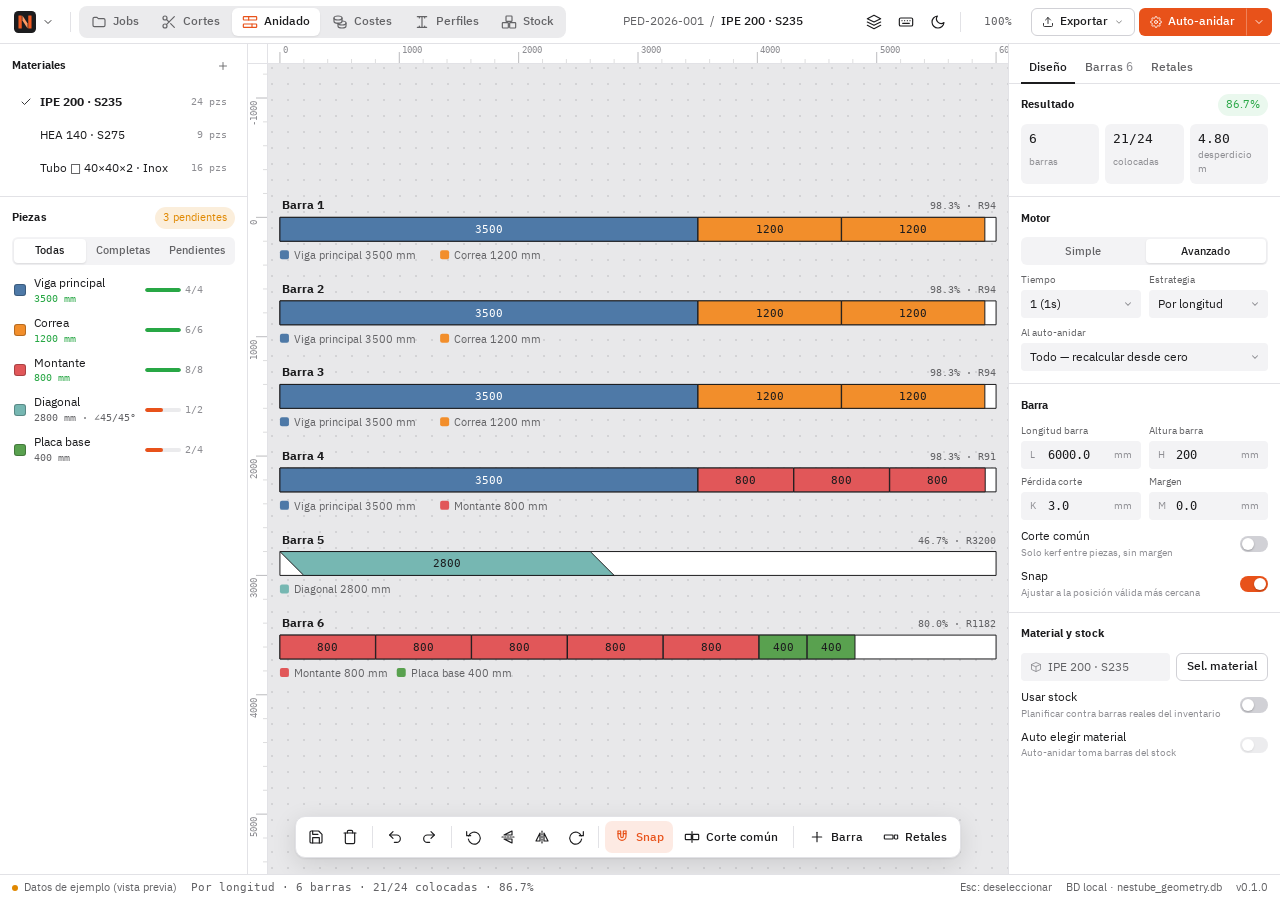
==== commit 6e23bc3d: "Fix five web UI bugs: route Edit Drawing to the web CAD, implement real CAD PNG/DXF export/import, b" ====
--- a/nestube/web/index.html
+++ b/nestube/web/index.html
@@ -603,7 +603,7 @@
   </footer>
 </div>
 
-<div class="hint-toast" id="toast" hidden style="position:fixed;top:56px;bottom:auto;z-index:70"></div>
+<div class="hint-toast" id="toast" hidden style="position:fixed;top:56px;bottom:auto;z-index:86"></div>
 
 <div class="modal-backdrop" id="modal-backdrop" hidden>
   <div class="modal" id="modal" role="dialog" aria-modal="true" aria-labelledby="modal-title">
@@ -624,6 +624,7 @@
 <script src="js/tutorial.js"></script>
 <script src="js/views.js"></script>
 <script src="js/views-native.js"></script>
+<script src="js/ask-native.js"></script>
 <script src="js/app.js"></script>
 </body>
 </html>
--- a/nestube/web/css/app.css
+++ b/nestube/web/css/app.css
@@ -230,6 +230,10 @@
 .input input { flex: 1; min-width: 0; width: 100%; border: 0; outline: 0; background: transparent; height: 100%; padding: 0;
   font-size: var(--fs-md); }
 .input input[readonly] { color: var(--text-sec); }
+.textarea { padding: 6px 8px; border-radius: var(--radius-sm); border: 1px solid transparent; background: var(--bg-input);
+  color: var(--text-pri); font: inherit; font-size: var(--fs-md); outline: 0; }
+.textarea:hover { border-color: var(--border-strong); }
+.textarea:focus { border-color: var(--select-single); background: var(--bg-panel); }
 select.select, .select {
   height: var(--row-h); padding: 0 24px 0 8px; border-radius: var(--radius-sm); border: 1px solid transparent;
   background: var(--bg-input) url("data:image/svg+xml,%3Csvg xmlns='http://www.w3.org/2000/svg' viewBox='0 0 24 24' fill='none' stroke='%238E8E93' stroke-width='2.5' stroke-linecap='round'%3E%3Cpolyline points='6 9 12 15 18 9'/%3E%3C/svg%3E") no-repeat right 7px center / 10px;
@@ -398,7 +402,7 @@
 .menu .submenu { position: absolute; left: 100%; top: -6px; margin-left: 4px; }
 
 /* modal (dialog shells) */
-.modal-backdrop { position: fixed; inset: 0; z-index: 60; background: rgba(0,0,0,.35); display: grid; place-items: center; padding: 16px; }
+.modal-backdrop { position: fixed; inset: 0; z-index: 82; background: rgba(0,0,0,.35); display: grid; place-items: center; padding: 16px; }
 .modal-backdrop[hidden] { display: none; }
 .modal { width: min(560px, 100%); max-height: 86vh; display: flex; flex-direction: column; background: var(--bg-panel);
   border-radius: 12px; box-shadow: var(--shadow-menu); border: 1px solid var(--border); overflow: hidden; }
